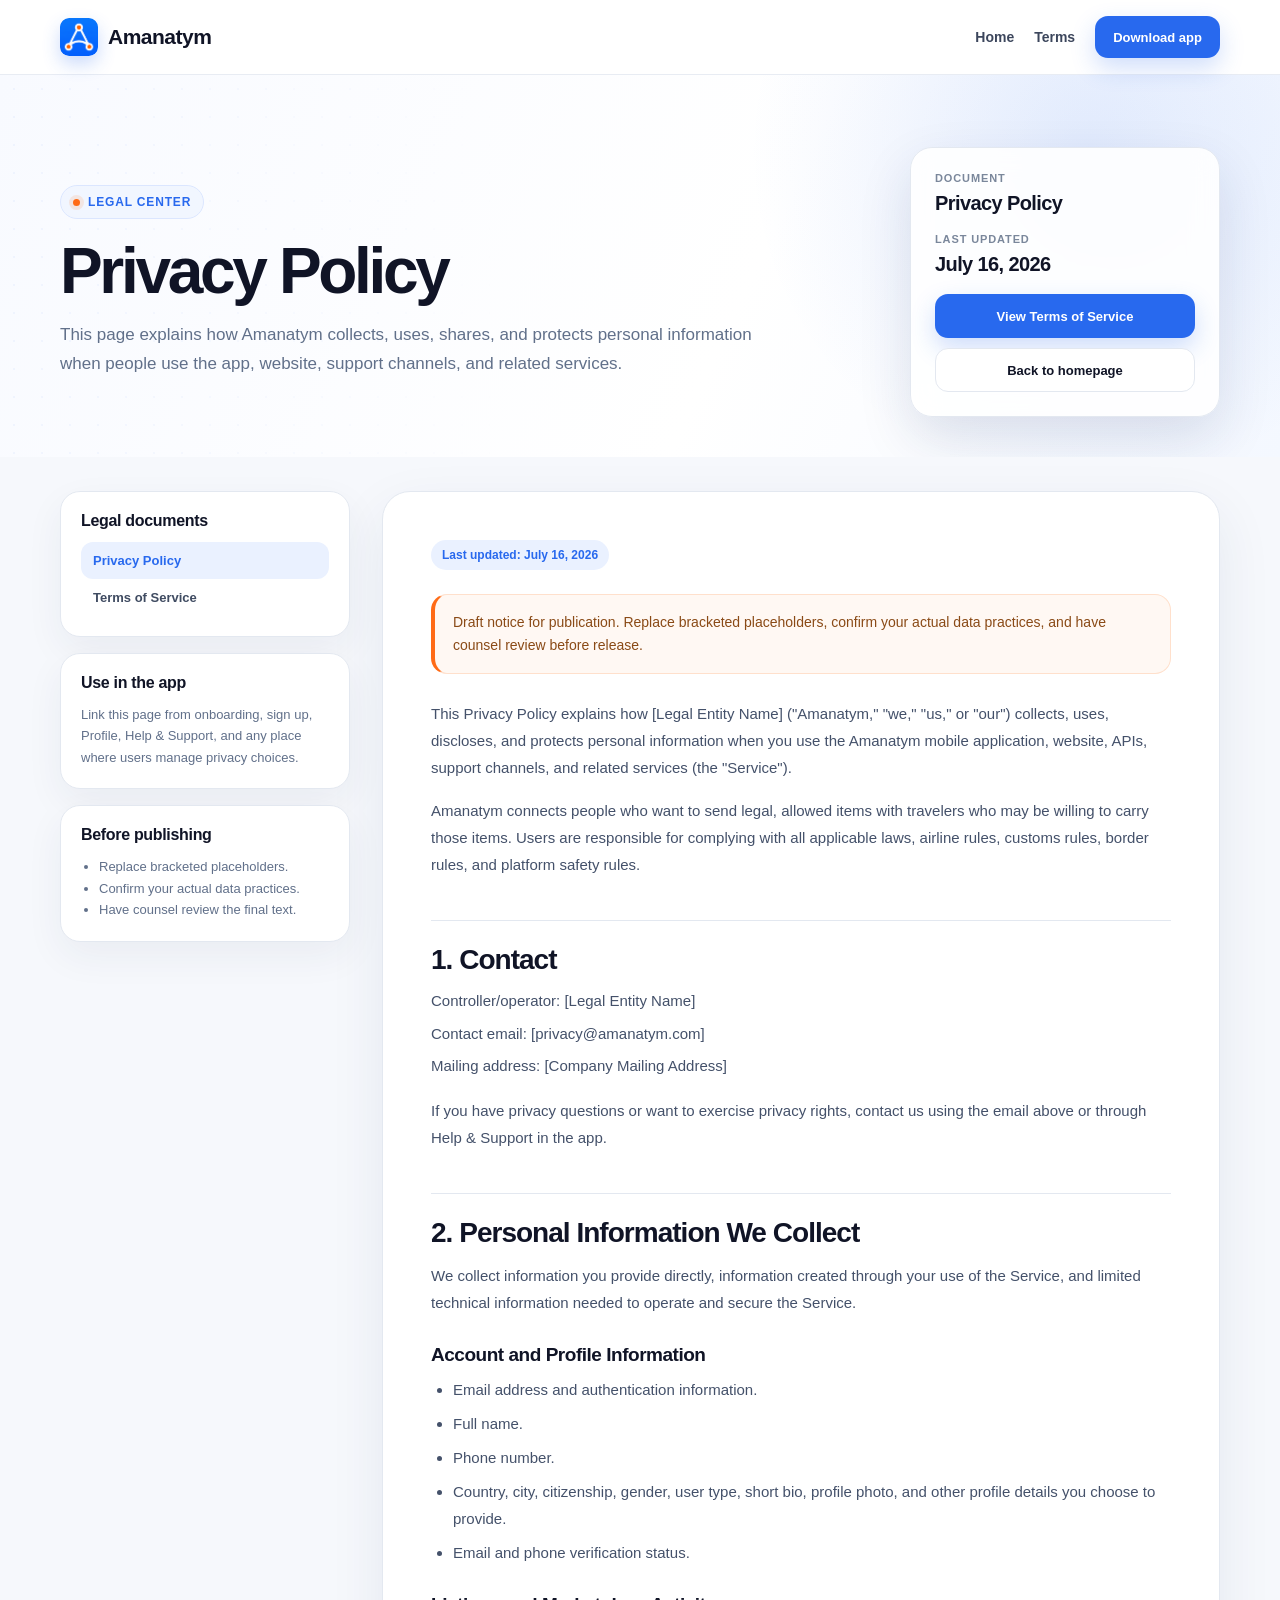
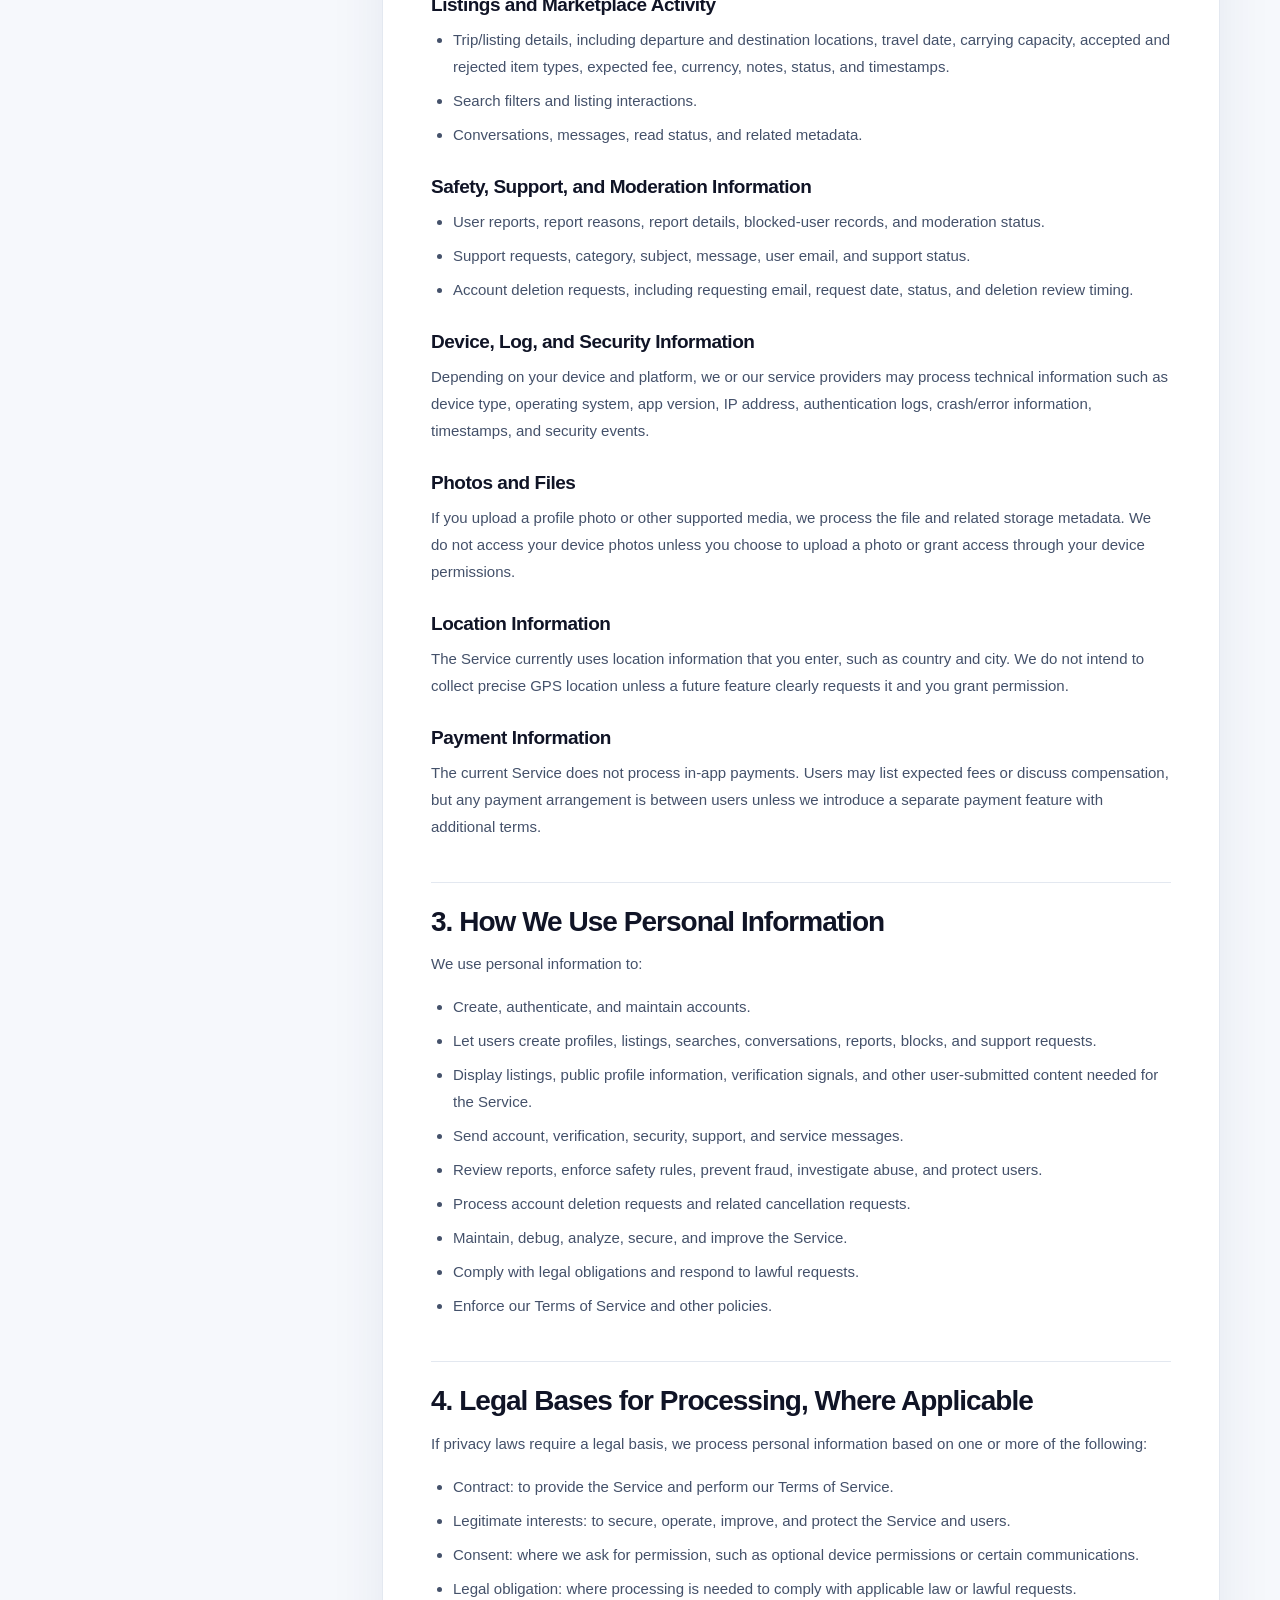
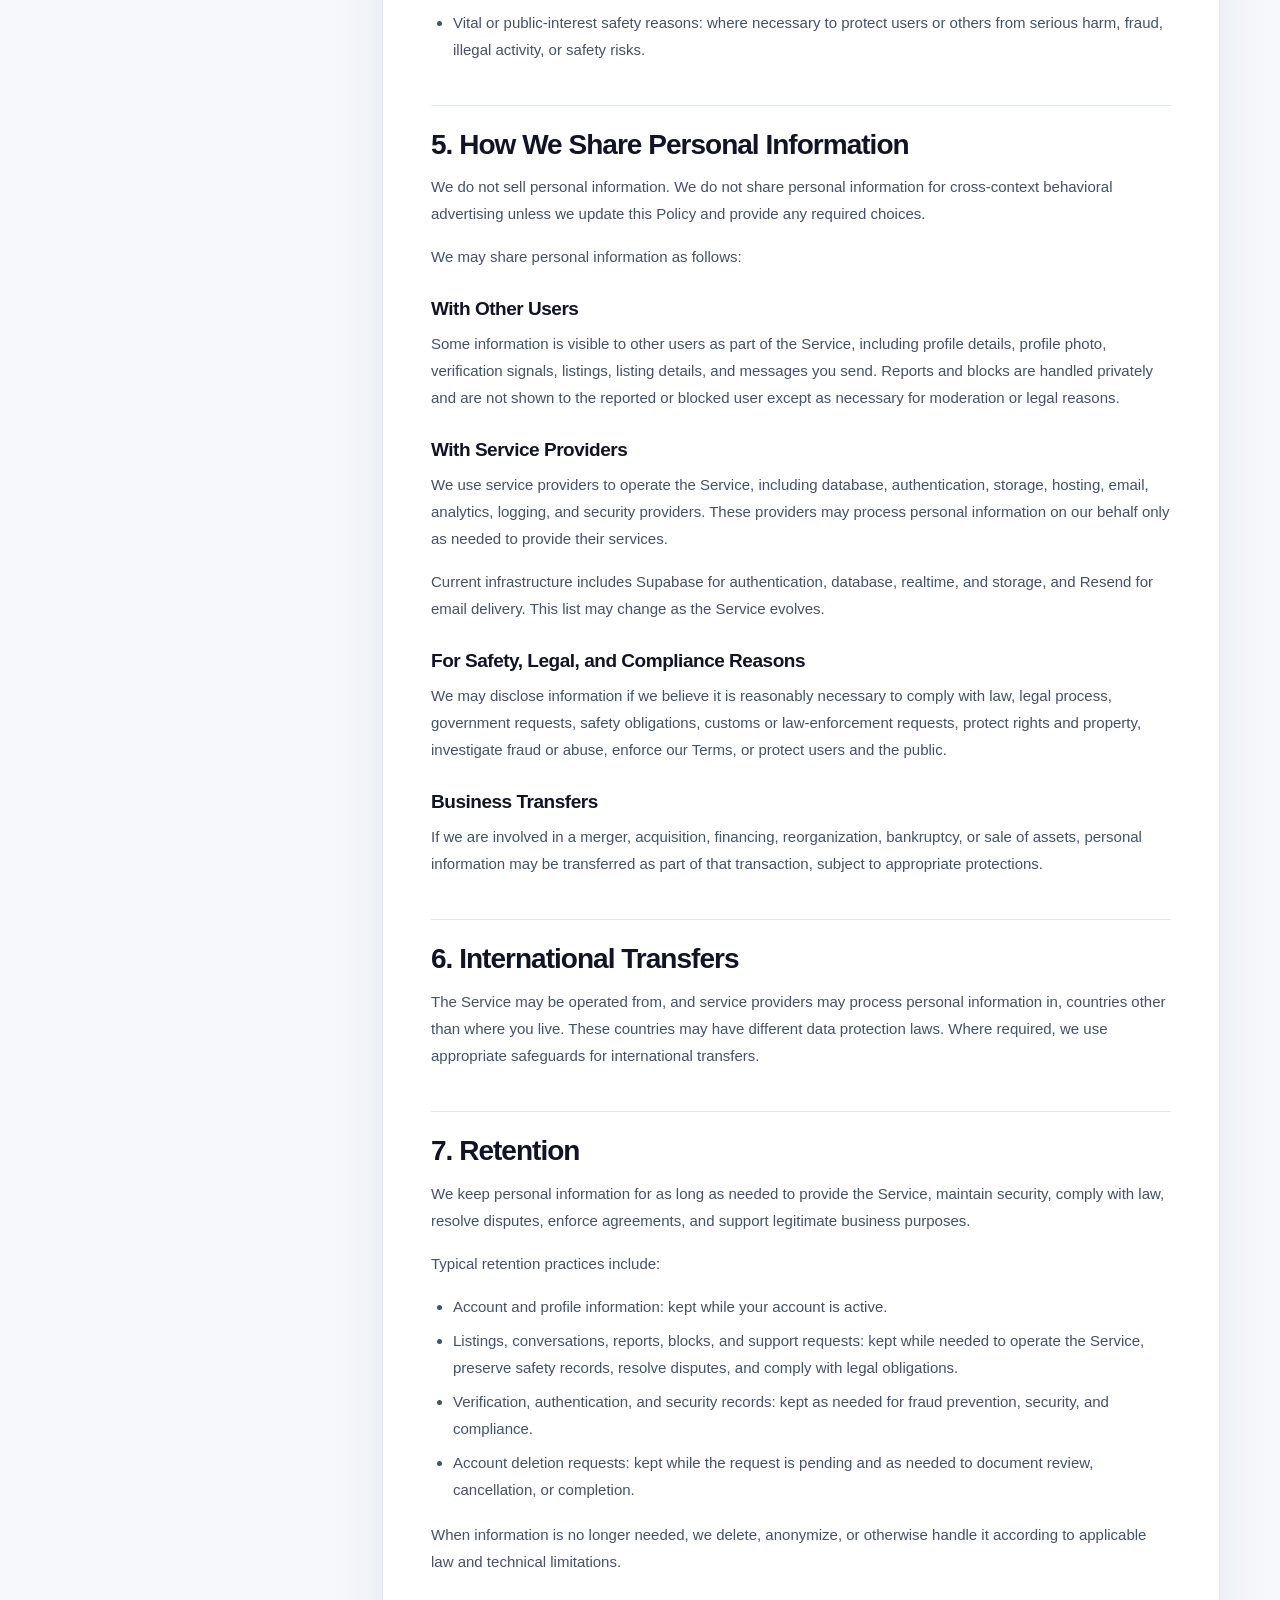
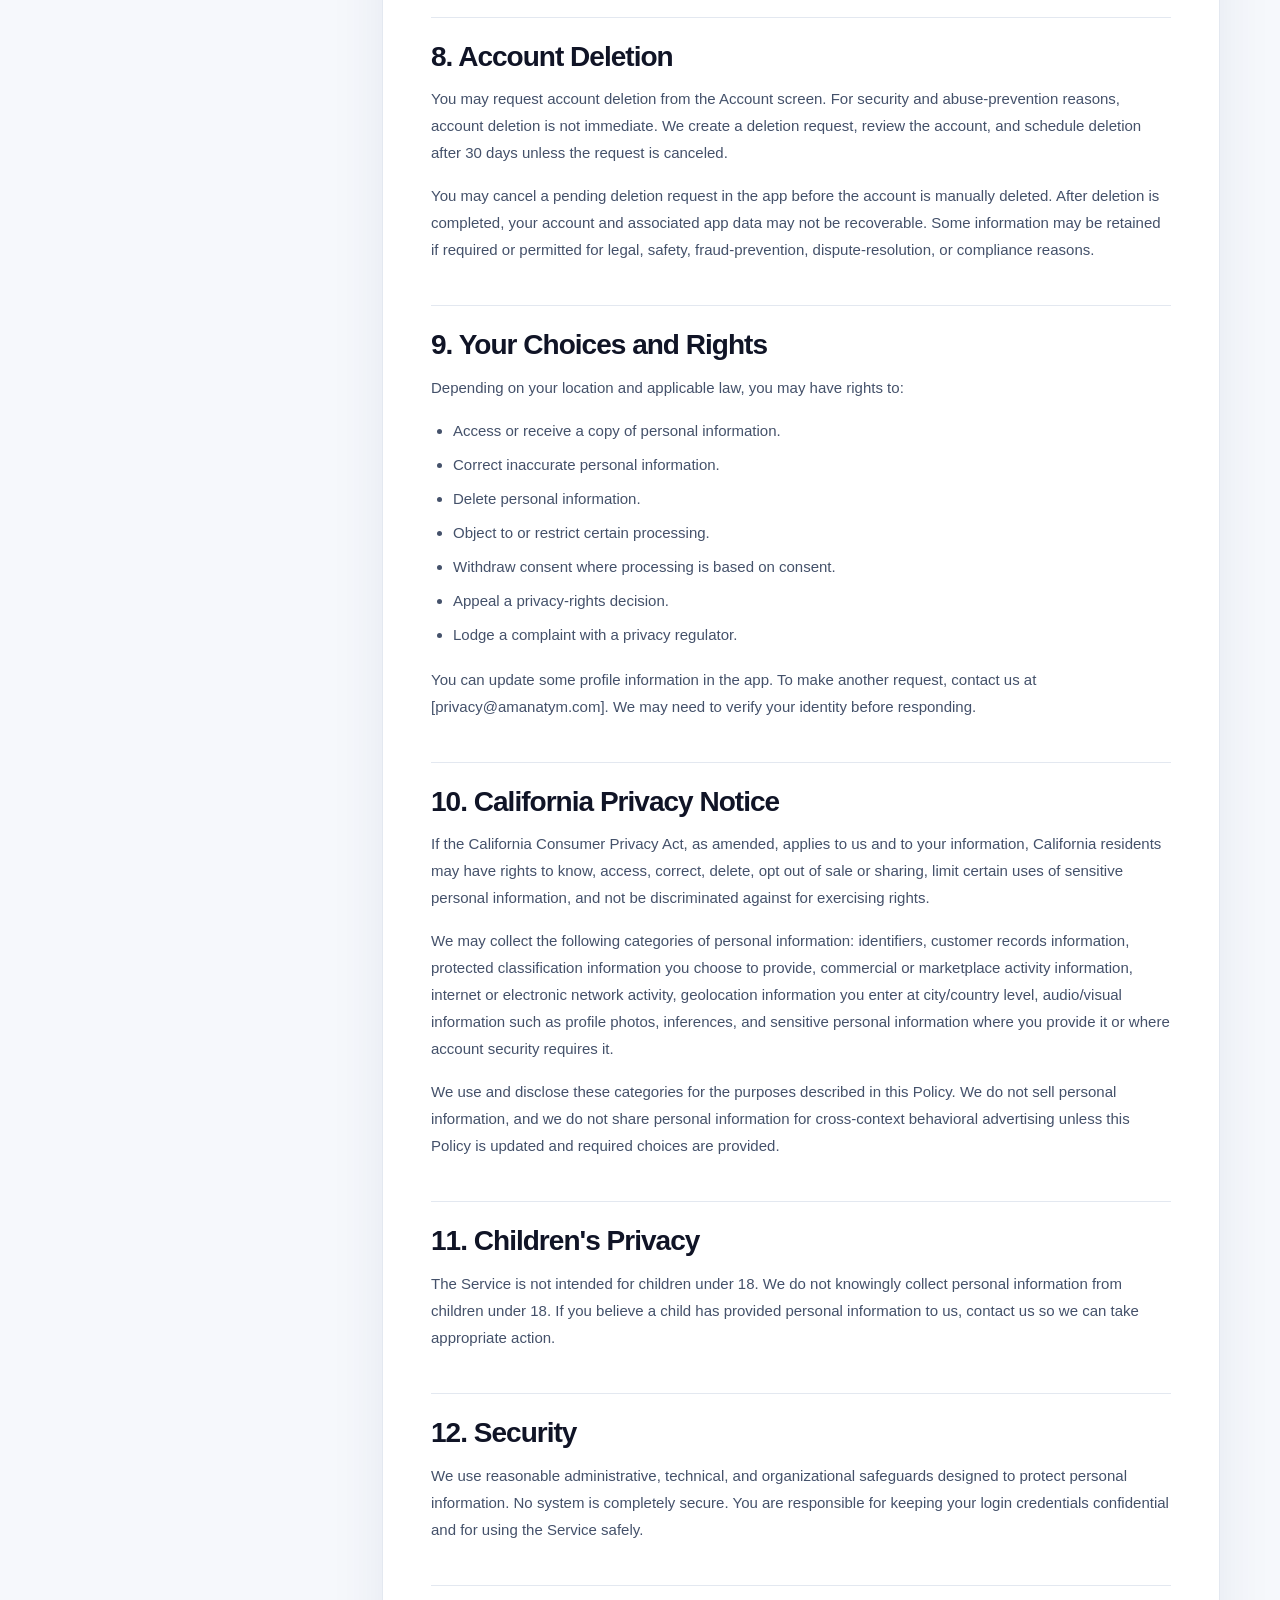
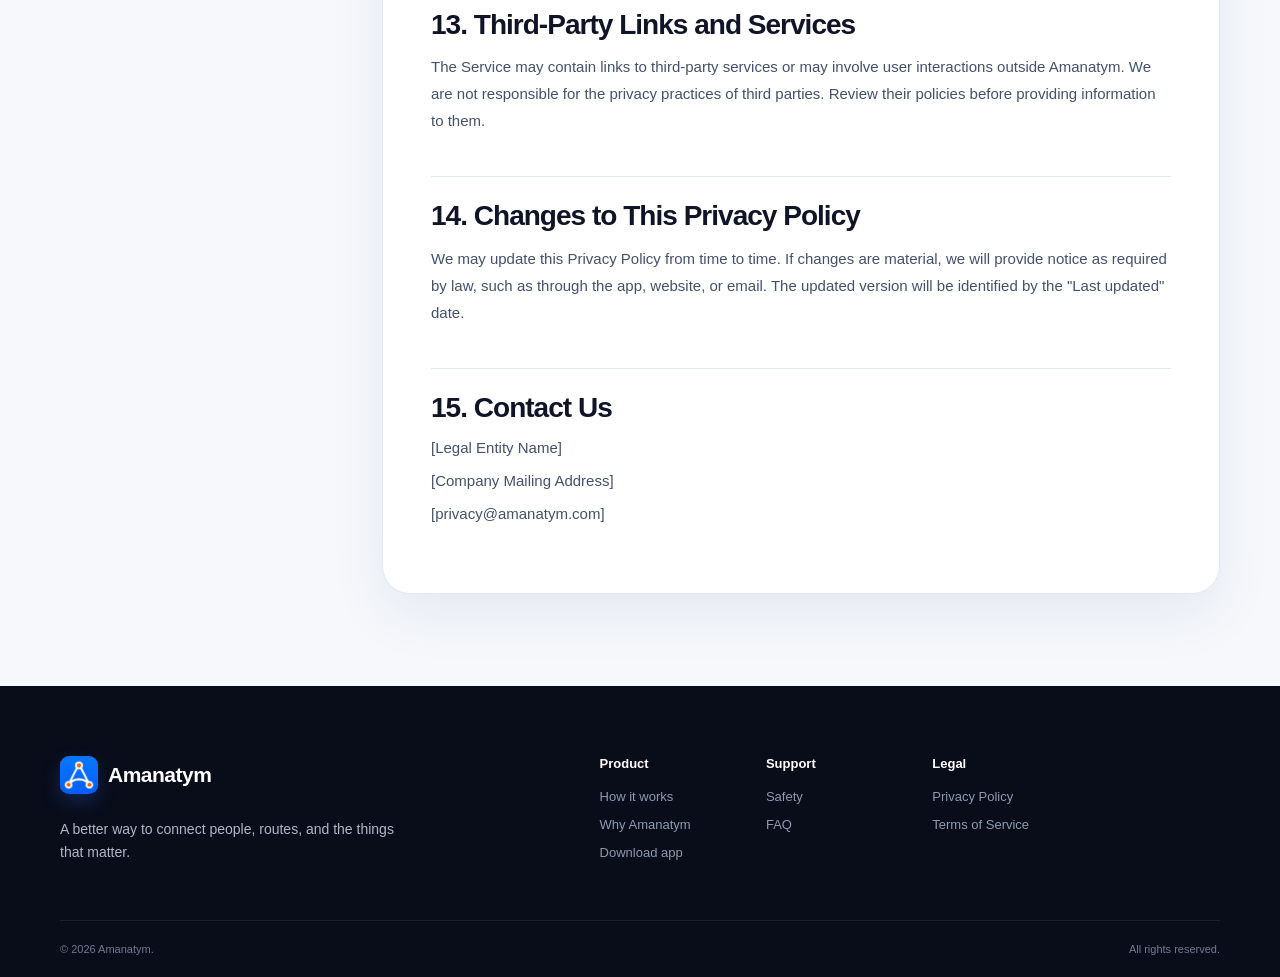
==== privacy-policy.html @ 079fbf73 "privacy-policy and terms-of-services page aadde" ====
<!doctype html>
<html lang="en">
  <head>
    <meta charset="UTF-8" />
    <meta name="viewport" content="width=device-width, initial-scale=1.0" />
    <meta
      name="description"
      content="Read the Amanatym Privacy Policy for the mobile app, website, support channels, and related services."
    />
    <meta name="theme-color" content="#2869ee" />
    <title>Amanatym Privacy Policy</title>
    <link rel="icon" type="image/png" href="icon/tablogo.png" />
    <link rel="apple-touch-icon" href="icon/logo.png" />
    <link rel="stylesheet" href="styles.css" />
  </head>
  <body class="legal-page">
    <header class="site-header">
      <div class="container nav-wrap">
        <a class="brand" href="index.html" aria-label="Amanatym home">
          <img class="brand-logo" src="icon/logo.png" alt="" aria-hidden="true" />
          <span>Amanatym</span>
        </a>

        <nav class="legal-nav" aria-label="Legal navigation">
          <a href="index.html">Home</a>
          <a href="terms-of-service.html">Terms</a>
          <a class="button button-small button-primary" href="index.html#download">Download app</a>
        </nav>
      </div>
    </header>

    <main>
      <section class="legal-hero">
        <div class="container legal-hero-grid">
          <div>
            <span class="legal-badge">Legal center</span>
            <h1>Privacy Policy</h1>
            <p>
              This page explains how Amanatym collects, uses, shares, and protects personal
              information when people use the app, website, support channels, and related services.
            </p>
          </div>
          <aside class="legal-meta-card" aria-label="Document summary">
            <span>Document</span>
            <strong>Privacy Policy</strong>
            <span>Last updated</span>
            <strong>July 16, 2026</strong>
            <div class="legal-actions">
              <a class="button button-primary" href="terms-of-service.html">View Terms of Service</a>
              <a class="button button-ghost" href="index.html">Back to homepage</a>
            </div>
          </aside>
        </div>
      </section>

      <div class="container legal-layout">
        <aside class="legal-sidebar" aria-label="Legal page sidebar">
          <div class="legal-card">
            <h2>Legal documents</h2>
            <a class="active" href="privacy-policy.html">Privacy Policy</a>
            <a href="terms-of-service.html">Terms of Service</a>
          </div>
          <div class="legal-card">
            <h3>Use in the app</h3>
            <p>
              Link this page from onboarding, sign up, Profile, Help &amp; Support, and any place
              where users manage privacy choices.
            </p>
          </div>
          <div class="legal-card">
            <h3>Before publishing</h3>
            <ul>
              <li>Replace bracketed placeholders.</li>
              <li>Confirm your actual data practices.</li>
              <li>Have counsel review the final text.</li>
            </ul>
          </div>
        </aside>

        <article class="legal-document">
          <span class="legal-updated">Last updated: July 16, 2026</span>

          <blockquote>
            <p>
              Draft notice for publication. Replace bracketed placeholders, confirm your actual data
              practices, and have counsel review before release.
            </p>
          </blockquote>

          <p>
            This Privacy Policy explains how [Legal Entity Name] ("Amanatym," "we," "us," or
            "our") collects, uses, discloses, and protects personal information when you use the
            Amanatym mobile application, website, APIs, support channels, and related services (the
            "Service").
          </p>

          <p>
            Amanatym connects people who want to send legal, allowed items with travelers who may be
            willing to carry those items. Users are responsible for complying with all applicable
            laws, airline rules, customs rules, border rules, and platform safety rules.
          </p>

          <h2 id="contact">1. Contact</h2>
          <div class="legal-contact-list">
            <span>Controller/operator: [Legal Entity Name]</span>
            <span>Contact email: [privacy@amanatym.com]</span>
            <span>Mailing address: [Company Mailing Address]</span>
          </div>
          <p>
            If you have privacy questions or want to exercise privacy rights, contact us using the
            email above or through Help &amp; Support in the app.
          </p>

          <h2 id="personal-information">2. Personal Information We Collect</h2>
          <p>
            We collect information you provide directly, information created through your use of the
            Service, and limited technical information needed to operate and secure the Service.
          </p>

          <h3>Account and Profile Information</h3>
          <ul>
            <li>Email address and authentication information.</li>
            <li>Full name.</li>
            <li>Phone number.</li>
            <li>
              Country, city, citizenship, gender, user type, short bio, profile photo, and other
              profile details you choose to provide.
            </li>
            <li>Email and phone verification status.</li>
          </ul>

          <h3>Listings and Marketplace Activity</h3>
          <ul>
            <li>
              Trip/listing details, including departure and destination locations, travel date,
              carrying capacity, accepted and rejected item types, expected fee, currency, notes,
              status, and timestamps.
            </li>
            <li>Search filters and listing interactions.</li>
            <li>Conversations, messages, read status, and related metadata.</li>
          </ul>

          <h3>Safety, Support, and Moderation Information</h3>
          <ul>
            <li>User reports, report reasons, report details, blocked-user records, and moderation status.</li>
            <li>Support requests, category, subject, message, user email, and support status.</li>
            <li>
              Account deletion requests, including requesting email, request date, status, and
              deletion review timing.
            </li>
          </ul>

          <h3>Device, Log, and Security Information</h3>
          <p>
            Depending on your device and platform, we or our service providers may process technical
            information such as device type, operating system, app version, IP address,
            authentication logs, crash/error information, timestamps, and security events.
          </p>

          <h3>Photos and Files</h3>
          <p>
            If you upload a profile photo or other supported media, we process the file and related
            storage metadata. We do not access your device photos unless you choose to upload a photo
            or grant access through your device permissions.
          </p>

          <h3>Location Information</h3>
          <p>
            The Service currently uses location information that you enter, such as country and city.
            We do not intend to collect precise GPS location unless a future feature clearly requests
            it and you grant permission.
          </p>

          <h3>Payment Information</h3>
          <p>
            The current Service does not process in-app payments. Users may list expected fees or
            discuss compensation, but any payment arrangement is between users unless we introduce a
            separate payment feature with additional terms.
          </p>

          <h2 id="use">3. How We Use Personal Information</h2>
          <p>We use personal information to:</p>
          <ul>
            <li>Create, authenticate, and maintain accounts.</li>
            <li>Let users create profiles, listings, searches, conversations, reports, blocks, and support requests.</li>
            <li>
              Display listings, public profile information, verification signals, and other
              user-submitted content needed for the Service.
            </li>
            <li>Send account, verification, security, support, and service messages.</li>
            <li>Review reports, enforce safety rules, prevent fraud, investigate abuse, and protect users.</li>
            <li>Process account deletion requests and related cancellation requests.</li>
            <li>Maintain, debug, analyze, secure, and improve the Service.</li>
            <li>Comply with legal obligations and respond to lawful requests.</li>
            <li>Enforce our Terms of Service and other policies.</li>
          </ul>

          <h2 id="legal-bases">4. Legal Bases for Processing, Where Applicable</h2>
          <p>
            If privacy laws require a legal basis, we process personal information based on one or
            more of the following:
          </p>
          <ul>
            <li>Contract: to provide the Service and perform our Terms of Service.</li>
            <li>Legitimate interests: to secure, operate, improve, and protect the Service and users.</li>
            <li>
              Consent: where we ask for permission, such as optional device permissions or certain
              communications.
            </li>
            <li>Legal obligation: where processing is needed to comply with applicable law or lawful requests.</li>
            <li>
              Vital or public-interest safety reasons: where necessary to protect users or others
              from serious harm, fraud, illegal activity, or safety risks.
            </li>
          </ul>

          <h2 id="sharing">5. How We Share Personal Information</h2>
          <p>
            We do not sell personal information. We do not share personal information for
            cross-context behavioral advertising unless we update this Policy and provide any
            required choices.
          </p>
          <p>We may share personal information as follows:</p>

          <h3>With Other Users</h3>
          <p>
            Some information is visible to other users as part of the Service, including profile
            details, profile photo, verification signals, listings, listing details, and messages you
            send. Reports and blocks are handled privately and are not shown to the reported or
            blocked user except as necessary for moderation or legal reasons.
          </p>

          <h3>With Service Providers</h3>
          <p>
            We use service providers to operate the Service, including database, authentication,
            storage, hosting, email, analytics, logging, and security providers. These providers may
            process personal information on our behalf only as needed to provide their services.
          </p>
          <p>
            Current infrastructure includes Supabase for authentication, database, realtime, and
            storage, and Resend for email delivery. This list may change as the Service evolves.
          </p>

          <h3>For Safety, Legal, and Compliance Reasons</h3>
          <p>
            We may disclose information if we believe it is reasonably necessary to comply with law,
            legal process, government requests, safety obligations, customs or law-enforcement
            requests, protect rights and property, investigate fraud or abuse, enforce our Terms, or
            protect users and the public.
          </p>

          <h3>Business Transfers</h3>
          <p>
            If we are involved in a merger, acquisition, financing, reorganization, bankruptcy, or
            sale of assets, personal information may be transferred as part of that transaction,
            subject to appropriate protections.
          </p>

          <h2 id="international-transfers">6. International Transfers</h2>
          <p>
            The Service may be operated from, and service providers may process personal information
            in, countries other than where you live. These countries may have different data
            protection laws. Where required, we use appropriate safeguards for international
            transfers.
          </p>

          <h2 id="retention">7. Retention</h2>
          <p>
            We keep personal information for as long as needed to provide the Service, maintain
            security, comply with law, resolve disputes, enforce agreements, and support legitimate
            business purposes.
          </p>
          <p>Typical retention practices include:</p>
          <ul>
            <li>Account and profile information: kept while your account is active.</li>
            <li>
              Listings, conversations, reports, blocks, and support requests: kept while needed to
              operate the Service, preserve safety records, resolve disputes, and comply with legal
              obligations.
            </li>
            <li>
              Verification, authentication, and security records: kept as needed for fraud
              prevention, security, and compliance.
            </li>
            <li>
              Account deletion requests: kept while the request is pending and as needed to document
              review, cancellation, or completion.
            </li>
          </ul>
          <p>
            When information is no longer needed, we delete, anonymize, or otherwise handle it
            according to applicable law and technical limitations.
          </p>

          <h2 id="account-deletion">8. Account Deletion</h2>
          <p>
            You may request account deletion from the Account screen. For security and
            abuse-prevention reasons, account deletion is not immediate. We create a deletion
            request, review the account, and schedule deletion after 30 days unless the request is
            canceled.
          </p>
          <p>
            You may cancel a pending deletion request in the app before the account is manually
            deleted. After deletion is completed, your account and associated app data may not be
            recoverable. Some information may be retained if required or permitted for legal, safety,
            fraud-prevention, dispute-resolution, or compliance reasons.
          </p>

          <h2 id="rights">9. Your Choices and Rights</h2>
          <p>Depending on your location and applicable law, you may have rights to:</p>
          <ul>
            <li>Access or receive a copy of personal information.</li>
            <li>Correct inaccurate personal information.</li>
            <li>Delete personal information.</li>
            <li>Object to or restrict certain processing.</li>
            <li>Withdraw consent where processing is based on consent.</li>
            <li>Appeal a privacy-rights decision.</li>
            <li>Lodge a complaint with a privacy regulator.</li>
          </ul>
          <p>
            You can update some profile information in the app. To make another request, contact us
            at [privacy@amanatym.com]. We may need to verify your identity before responding.
          </p>

          <h2 id="california">10. California Privacy Notice</h2>
          <p>
            If the California Consumer Privacy Act, as amended, applies to us and to your
            information, California residents may have rights to know, access, correct, delete, opt
            out of sale or sharing, limit certain uses of sensitive personal information, and not be
            discriminated against for exercising rights.
          </p>
          <p>
            We may collect the following categories of personal information: identifiers, customer
            records information, protected classification information you choose to provide,
            commercial or marketplace activity information, internet or electronic network activity,
            geolocation information you enter at city/country level, audio/visual information such as
            profile photos, inferences, and sensitive personal information where you provide it or
            where account security requires it.
          </p>
          <p>
            We use and disclose these categories for the purposes described in this Policy. We do not
            sell personal information, and we do not share personal information for cross-context
            behavioral advertising unless this Policy is updated and required choices are provided.
          </p>

          <h2 id="children">11. Children's Privacy</h2>
          <p>
            The Service is not intended for children under 18. We do not knowingly collect personal
            information from children under 18. If you believe a child has provided personal
            information to us, contact us so we can take appropriate action.
          </p>

          <h2 id="security">12. Security</h2>
          <p>
            We use reasonable administrative, technical, and organizational safeguards designed to
            protect personal information. No system is completely secure. You are responsible for
            keeping your login credentials confidential and for using the Service safely.
          </p>

          <h2 id="third-party">13. Third-Party Links and Services</h2>
          <p>
            The Service may contain links to third-party services or may involve user interactions
            outside Amanatym. We are not responsible for the privacy practices of third parties.
            Review their policies before providing information to them.
          </p>

          <h2 id="changes">14. Changes to This Privacy Policy</h2>
          <p>
            We may update this Privacy Policy from time to time. If changes are material, we will
            provide notice as required by law, such as through the app, website, or email. The
            updated version will be identified by the "Last updated" date.
          </p>

          <h2 id="contact-us">15. Contact Us</h2>
          <div class="legal-contact-list">
            <span>[Legal Entity Name]</span>
            <span>[Company Mailing Address]</span>
            <span>[privacy@amanatym.com]</span>
          </div>
        </article>
      </div>
    </main>

    <footer>
      <div class="container footer-main">
        <div class="footer-brand">
          <a class="brand brand-light" href="index.html">
            <img class="brand-logo" src="icon/logo.png" alt="" aria-hidden="true" />
            <span>Amanatym</span>
          </a>
          <p>A better way to connect people, routes, and the things that matter.</p>
        </div>
        <div class="footer-links">
          <div>
            <strong>Product</strong>
            <a href="index.html#how">How it works</a>
            <a href="index.html#why">Why Amanatym</a>
            <a href="index.html#download">Download app</a>
          </div>
          <div>
            <strong>Support</strong>
            <a href="index.html#safety">Safety</a>
            <a href="index.html#faq">FAQ</a>
          </div>
          <div>
            <strong>Legal</strong>
            <a href="privacy-policy.html">Privacy Policy</a>
            <a href="terms-of-service.html">Terms of Service</a>
          </div>
        </div>
      </div>
      <div class="container footer-bottom">
        <span>© 2026 Amanatym.</span>
        <span>All rights reserved.</span>
      </div>
    </footer>
  </body>
</html>
---- styles.css ----
:root {
  --blue: #2869ee;
  --blue-dark: #1253d1;
  --blue-soft: #eaf1ff;
  --orange: #ff6b17;
  --orange-dark: #ed5600;
  --ink: #101426;
  --muted: #61708a;
  --line: #e3e8f0;
  --surface: #f6f8fc;
  --white: #ffffff;
  --green: #17a673;
  --radius: 22px;
  --shadow: 0 24px 70px rgba(23, 45, 91, 0.14);
}

* {
  box-sizing: border-box;
}

html {
  scroll-behavior: smooth;
}

body {
  margin: 0;
  color: var(--ink);
  background: var(--white);
  font-family:
    Inter, ui-sans-serif, -apple-system, BlinkMacSystemFont, "Segoe UI", sans-serif;
  -webkit-font-smoothing: antialiased;
}

body.menu-open {
  overflow: hidden;
}

button,
a {
  font: inherit;
}

a {
  color: inherit;
  text-decoration: none;
}

button {
  color: inherit;
}

img {
  display: block;
  max-width: 100%;
}

svg {
  display: block;
}

.container {
  width: min(1160px, calc(100% - 40px));
  margin: 0 auto;
}

.site-header {
  position: sticky;
  z-index: 100;
  top: 0;
  border-bottom: 1px solid rgba(227, 232, 240, 0.8);
  background: rgba(255, 255, 255, 0.88);
  backdrop-filter: blur(18px);
}

.nav-wrap {
  display: flex;
  min-height: 74px;
  align-items: center;
  justify-content: space-between;
  gap: 24px;
}

.brand {
  display: inline-flex;
  align-items: center;
  gap: 10px;
  color: var(--ink);
  font-size: 21px;
  font-weight: 800;
  letter-spacing: -0.5px;
}

.brand-logo {
  width: 38px;
  height: 38px;
  flex: 0 0 auto;
  border-radius: 24%;
  object-fit: cover;
  box-shadow: 0 8px 18px rgba(40, 105, 238, 0.24);
}

.desktop-nav {
  display: flex;
  align-items: center;
  gap: 30px;
  margin-left: auto;
}

.desktop-nav a {
  color: #3c465c;
  font-size: 14px;
  font-weight: 600;
  transition: color 180ms ease;
}

.desktop-nav a:hover {
  color: var(--blue);
}

.nav-actions {
  display: flex;
  align-items: center;
  gap: 12px;
}

.language-picker {
  position: relative;
}

.language-button {
  display: flex;
  min-width: 84px;
  height: 42px;
  cursor: pointer;
  align-items: center;
  justify-content: center;
  gap: 7px;
  border: 1px solid var(--line);
  border-radius: 12px;
  background: var(--white);
  font-size: 13px;
  font-weight: 700;
}

.language-globe svg {
  width: 17px;
  stroke: var(--blue);
  stroke-linecap: round;
  stroke-linejoin: round;
  stroke-width: 1.6;
}

.chevron {
  width: 13px;
  stroke: #68768d;
  stroke-linecap: round;
  stroke-linejoin: round;
  stroke-width: 1.7;
  transition: transform 180ms ease;
}

.language-picker.open .chevron {
  transform: rotate(180deg);
}

.language-menu {
  position: absolute;
  top: calc(100% + 10px);
  right: 0;
  width: 180px;
  padding: 7px;
  transform: translateY(-5px);
  border: 1px solid var(--line);
  border-radius: 14px;
  background: white;
  box-shadow: 0 18px 45px rgba(19, 34, 66, 0.16);
  opacity: 0;
  pointer-events: none;
  transition:
    opacity 160ms ease,
    transform 160ms ease;
}

.language-picker.open .language-menu {
  transform: translateY(0);
  opacity: 1;
  pointer-events: auto;
}

.language-menu button {
  display: flex;
  width: 100%;
  cursor: pointer;
  align-items: center;
  justify-content: space-between;
  padding: 10px 11px;
  border: 0;
  border-radius: 9px;
  background: transparent;
  font-size: 13px;
  text-align: left;
}

.language-menu button:hover,
.language-menu button[aria-selected="true"] {
  color: var(--blue);
  background: var(--blue-soft);
}

.language-menu button span {
  color: #8b97aa;
  font-size: 11px;
  font-weight: 800;
}

.button {
  display: inline-flex;
  align-items: center;
  justify-content: center;
  gap: 9px;
  border: 0;
  border-radius: 13px;
  font-weight: 700;
  transition:
    transform 180ms ease,
    box-shadow 180ms ease,
    background 180ms ease;
}

.button:hover {
  transform: translateY(-2px);
}

.button-small {
  min-height: 42px;
  padding: 0 18px;
  font-size: 13px;
}

.button-large {
  min-height: 54px;
  padding: 0 22px;
  font-size: 15px;
}

.button-large svg {
  width: 20px;
  stroke: currentColor;
  stroke-linecap: round;
  stroke-linejoin: round;
  stroke-width: 1.8;
}

.button-primary {
  color: white;
  background: var(--blue);
  box-shadow: 0 10px 24px rgba(40, 105, 238, 0.22);
}

.button-primary:hover {
  background: var(--blue-dark);
  box-shadow: 0 14px 28px rgba(40, 105, 238, 0.28);
}

.button-ghost {
  color: var(--ink);
  border: 1px solid var(--line);
  background: white;
}

.button-ghost:hover {
  border-color: #cbd5e4;
  box-shadow: 0 10px 25px rgba(20, 35, 66, 0.08);
}

.button-orange {
  min-height: 50px;
  flex: 0 0 auto;
  padding: 0 22px;
  color: white;
  background: var(--orange);
  box-shadow: 0 10px 24px rgba(255, 107, 23, 0.2);
}

.button-orange:hover {
  background: var(--orange-dark);
}

.menu-button,
.mobile-nav {
  display: none;
}

.hero {
  position: relative;
  overflow: hidden;
  padding: 72px 0 92px;
  background:
    linear-gradient(115deg, #f8faff 0%, #fff 54%, #f7faff 100%);
}

.hero::before {
  position: absolute;
  top: 0;
  left: 0;
  width: 100%;
  height: 100%;
  background-image: radial-gradient(rgba(40, 105, 238, 0.1) 1.2px, transparent 1.2px);
  background-size: 28px 28px;
  content: "";
  mask-image: linear-gradient(to right, black, transparent 38%);
  opacity: 0.45;
  pointer-events: none;
}

.hero-orb {
  position: absolute;
  border-radius: 999px;
  filter: blur(1px);
  pointer-events: none;
}

.hero-orb-one {
  top: 70px;
  right: -160px;
  width: 470px;
  height: 470px;
  background: rgba(40, 105, 238, 0.09);
}

.hero-orb-two {
  right: 31%;
  bottom: -160px;
  width: 330px;
  height: 330px;
  background: rgba(255, 107, 23, 0.06);
}

.hero-grid {
  position: relative;
  z-index: 1;
  display: grid;
  align-items: center;
  grid-template-columns: 0.96fr 1.04fr;
  gap: 50px;
}

.hero-copy {
  padding: 34px 0;
}

.eyebrow,
.section-kicker {
  display: inline-flex;
  align-items: center;
  color: var(--blue);
  font-size: 12px;
  font-weight: 800;
  letter-spacing: 0.1em;
  text-transform: uppercase;
}

.eyebrow {
  gap: 8px;
  padding: 9px 12px;
  border: 1px solid #dbe6ff;
  border-radius: 999px;
  background: rgba(239, 244, 255, 0.8);
  letter-spacing: 0.07em;
}

.eyebrow-dot {
  width: 7px;
  height: 7px;
  border-radius: 50%;
  background: var(--orange);
  box-shadow: 0 0 0 4px rgba(255, 107, 23, 0.12);
}

h1,
h2,
h3,
p {
  margin-top: 0;
}

h1 {
  max-width: 620px;
  margin: 22px 0 20px;
  font-size: clamp(48px, 5.2vw, 72px);
  line-height: 1.02;
  letter-spacing: -0.052em;
}

.hero-text {
  max-width: 585px;
  margin-bottom: 28px;
  color: var(--muted);
  font-size: 18px;
  line-height: 1.7;
}

.hero-actions {
  display: flex;
  flex-wrap: wrap;
  gap: 12px;
}

.hero-notes {
  display: flex;
  flex-wrap: wrap;
  gap: 20px;
  margin-top: 24px;
  color: #69758b;
  font-size: 13px;
}

.hero-notes > span {
  display: flex;
  align-items: center;
  gap: 6px;
}

.hero-notes svg {
  width: 18px;
  height: 18px;
  border-radius: 50%;
  background: #eaf9f2;
  stroke: var(--green);
  stroke-linecap: round;
  stroke-linejoin: round;
  stroke-width: 1.8;
}

.phone-stage {
  position: relative;
  min-height: 610px;
}

.phone {
  overflow: hidden;
  border: 1px solid rgba(15, 25, 45, 0.22);
  border-radius: 38px;
  background: #111;
  box-shadow: var(--shadow);
}

.phone img {
  width: 100%;
  height: 100%;
  object-fit: cover;
}

.phone-front,
.phone-back {
  position: absolute;
  left: 50%;
  width: 272px;
  aspect-ratio: 437 / 856;
}

.phone-front {
  z-index: 3;
  top: 24px;
  transform: translateX(-50%);
  box-shadow: 0 34px 80px rgba(25, 48, 90, 0.24);
}

.phone-back {
  z-index: 1;
  top: 76px;
  width: 225px;
  opacity: 0.72;
  filter: saturate(0.85);
}

.phone-left {
  transform: translateX(-145%) rotate(-8deg);
}

.phone-right {
  transform: translateX(45%) rotate(8deg);
}

.route-card,
.floating-card,
.conversation-bubble {
  position: absolute;
  z-index: 5;
  display: flex;
  align-items: center;
  border: 1px solid rgba(227, 232, 240, 0.9);
  background: rgba(255, 255, 255, 0.94);
  box-shadow: 0 18px 42px rgba(27, 45, 81, 0.14);
  backdrop-filter: blur(12px);
}

.route-card {
  top: 20px;
  right: 0;
  width: 310px;
  gap: 12px;
  padding: 14px;
  border-radius: 18px;
}

.route-icon {
  display: grid;
  width: 36px;
  height: 36px;
  flex: 0 0 auto;
  place-items: center;
  border-radius: 11px;
}

.route-icon-orange {
  color: var(--orange);
  background: #fff0e8;
}

.route-icon svg {
  width: 20px;
  stroke: currentColor;
  stroke-linecap: round;
  stroke-linejoin: round;
  stroke-width: 1.7;
}

.route-card div:not(.route-icon) {
  min-width: 65px;
}

.route-card span,
.floating-card span {
  display: block;
  margin-bottom: 3px;
  color: #8591a4;
  font-size: 10px;
}

.route-card strong,
.floating-card strong {
  display: block;
  font-size: 12px;
}

.route-arrow {
  width: 22px;
  margin-left: auto;
  stroke: var(--blue);
  stroke-linecap: round;
  stroke-linejoin: round;
  stroke-width: 1.6;
}

.floating-card {
  border-radius: 15px;
}

.floating-fee {
  top: 225px;
  left: 10px;
  display: block;
  padding: 12px 16px;
}

.floating-fee strong {
  color: var(--blue);
  font-size: 15px;
}

.floating-chat {
  right: 2px;
  bottom: 38px;
  gap: 10px;
  padding: 11px 13px;
}

.chat-avatar {
  display: grid !important;
  width: 32px;
  height: 32px;
  margin: 0 !important;
  place-items: center;
  border-radius: 50%;
  color: white !important;
  background: var(--blue);
  font-weight: 800;
}

.floating-chat div span {
  margin: 3px 0 0;
}

.online-dot {
  width: 7px;
  height: 7px;
  margin: 0 0 auto !important;
  border-radius: 50%;
  background: #20bf7d;
}

.trust-strip {
  position: relative;
  z-index: 4;
  border-top: 1px solid var(--line);
  border-bottom: 1px solid var(--line);
  background: white;
}

.trust-grid {
  display: grid;
  grid-template-columns: repeat(4, 1fr);
}

.trust-grid > div {
  position: relative;
  padding: 24px 26px;
}

.trust-grid > div + div::before {
  position: absolute;
  top: 22px;
  bottom: 22px;
  left: 0;
  width: 1px;
  background: var(--line);
  content: "";
}

.trust-grid strong,
.trust-grid span {
  display: block;
}

.trust-grid strong {
  margin-bottom: 5px;
  color: var(--ink);
  font-size: 14px;
}

.trust-grid span {
  color: var(--muted);
  font-size: 12px;
  line-height: 1.45;
}

.section {
  padding: 112px 0;
}

.section-heading {
  max-width: 700px;
  margin-bottom: 56px;
}

.section-heading.centered {
  margin-right: auto;
  margin-left: auto;
  text-align: center;
}

.section h2 {
  margin: 14px 0 16px;
  font-size: clamp(36px, 4vw, 52px);
  line-height: 1.1;
  letter-spacing: -0.042em;
}

.section-heading p,
.section-intro,
.faq-heading p {
  margin-bottom: 0;
  color: var(--muted);
  font-size: 17px;
  line-height: 1.7;
}

.how-section {
  background: white;
}

.steps {
  display: grid;
  align-items: center;
  grid-template-columns: 1fr 100px 1fr 100px 1fr;
}

.step-card {
  position: relative;
  min-height: 305px;
  padding: 30px;
  overflow: hidden;
  border: 1px solid var(--line);
  border-radius: var(--radius);
  background: white;
  box-shadow: 0 16px 45px rgba(28, 47, 83, 0.07);
}

.step-number {
  position: absolute;
  top: 14px;
  right: 20px;
  color: #edf1f7;
  font-size: 46px;
  font-weight: 900;
  letter-spacing: -0.06em;
}

.step-icon {
  display: grid;
  width: 54px;
  height: 54px;
  margin-bottom: 56px;
  place-items: center;
  border-radius: 17px;
}

.step-icon svg {
  width: 28px;
  stroke: currentColor;
  stroke-linecap: round;
  stroke-linejoin: round;
  stroke-width: 1.6;
}

.step-icon-blue {
  color: var(--blue);
  background: var(--blue-soft);
}

.step-icon-orange {
  color: var(--orange);
  background: #fff0e8;
}

.step-icon-green {
  color: var(--green);
  background: #e9f8f2;
}

.step-card h3 {
  margin-bottom: 10px;
  font-size: 19px;
  letter-spacing: -0.02em;
}

.step-card p {
  margin-bottom: 0;
  color: var(--muted);
  font-size: 14px;
  line-height: 1.65;
}

.step-connector svg {
  width: 100%;
  stroke: #b7c8ef;
  stroke-dasharray: 4 5;
  stroke-linecap: round;
  stroke-linejoin: round;
  stroke-width: 1.5;
}

.traveler-callout {
  display: flex;
  align-items: center;
  justify-content: space-between;
  gap: 30px;
  margin-top: 45px;
  padding: 30px 34px;
  border: 1px solid #ffe0cc;
  border-radius: var(--radius);
  background:
    radial-gradient(circle at 90% 20%, rgba(255, 107, 23, 0.08), transparent 28%),
    #fff9f5;
}

.callout-label {
  display: inline-block;
  margin-bottom: 7px;
  color: var(--orange);
  font-size: 11px;
  font-weight: 800;
  letter-spacing: 0.09em;
  text-transform: uppercase;
}

.traveler-callout h3 {
  margin-bottom: 7px;
  font-size: 23px;
  letter-spacing: -0.03em;
}

.traveler-callout p {
  margin-bottom: 0;
  color: var(--muted);
  font-size: 14px;
  line-height: 1.55;
}

.product-section {
  overflow: hidden;
  background: var(--surface);
}

.product-grid {
  display: grid;
  align-items: center;
  grid-template-columns: 0.95fr 1.05fr;
  gap: 105px;
}

.product-visual {
  position: relative;
  min-height: 630px;
}

.visual-blob {
  position: absolute;
  top: 50%;
  left: 50%;
  width: 510px;
  height: 510px;
  transform: translate(-50%, -50%);
  border-radius: 42% 58% 63% 37% / 46% 42% 58% 54%;
  background: linear-gradient(145deg, #dfeaff, #edf3ff);
}

.showcase-phone {
  position: absolute;
  z-index: 2;
  top: 13px;
  left: 50%;
  width: 298px;
  aspect-ratio: 453 / 859;
  transform: translateX(-50%);
}

.conversation-bubble {
  min-width: 245px;
  gap: 11px;
  padding: 13px;
  border-radius: 16px;
}

.conversation-bubble strong,
.conversation-bubble span {
  display: block;
}

.conversation-bubble strong {
  margin-bottom: 4px;
  font-size: 12px;
}

.conversation-bubble div span {
  color: var(--muted);
  font-size: 10px;
}

.bubble-one {
  z-index: 3;
  top: 105px;
  left: -25px;
}

.bubble-two {
  z-index: 3;
  right: -20px;
  bottom: 105px;
  min-width: 205px;
}

.mini-avatar,
.mini-check {
  display: grid !important;
  width: 36px;
  height: 36px;
  flex: 0 0 auto;
  place-items: center;
  border-radius: 50%;
}

.mini-avatar {
  color: white;
  background: var(--blue);
  font-size: 13px;
  font-weight: 800;
}

.mini-check {
  background: #e9f8f2;
}

.mini-check svg {
  width: 22px;
  stroke: var(--green);
  stroke-linecap: round;
  stroke-linejoin: round;
  stroke-width: 1.8;
}

.product-copy {
  max-width: 520px;
}

.product-copy h2 {
  max-width: 500px;
}

.feature-list {
  display: grid;
  gap: 25px;
  margin-top: 38px;
}

.feature {
  display: grid;
  grid-template-columns: 50px 1fr;
  gap: 16px;
}

.feature-icon {
  display: grid;
  width: 50px;
  height: 50px;
  place-items: center;
  border: 1px solid #d9e4fb;
  border-radius: 15px;
  color: var(--blue);
  background: white;
  box-shadow: 0 8px 20px rgba(24, 47, 88, 0.06);
}

.feature-icon svg {
  width: 25px;
  stroke: currentColor;
  stroke-linecap: round;
  stroke-linejoin: round;
  stroke-width: 1.55;
}

.feature h3 {
  margin-bottom: 6px;
  font-size: 17px;
}

.feature p {
  margin-bottom: 0;
  color: var(--muted);
  font-size: 14px;
  line-height: 1.6;
}

.capacity-section {
  background: white;
}

.capacity-grid {
  display: grid;
  align-items: stretch;
  grid-template-columns: repeat(3, 1fr);
  gap: 20px;
}

.capacity-card {
  position: relative;
  padding: 34px;
  border: 1px solid var(--line);
  border-radius: var(--radius);
  background: white;
  text-align: center;
  transition:
    transform 180ms ease,
    box-shadow 180ms ease;
}

.capacity-card:hover {
  transform: translateY(-5px);
  box-shadow: 0 22px 50px rgba(27, 45, 81, 0.1);
}

.capacity-card-featured {
  border-color: #cfdcff;
  background: linear-gradient(180deg, #f6f9ff, white);
  box-shadow: 0 20px 48px rgba(40, 105, 238, 0.09);
}

.popular-tag {
  position: absolute;
  top: 18px;
  right: 18px;
  padding: 6px 9px;
  border-radius: 999px;
  color: var(--blue);
  background: var(--blue-soft);
  font-size: 9px;
  font-weight: 800;
  letter-spacing: 0.08em;
  text-transform: uppercase;
}

.capacity-art {
  display: grid;
  width: 130px;
  height: 130px;
  margin: 0 auto 24px;
  place-items: center;
  border-radius: 38px;
  color: var(--blue);
  background: #eef4ff;
}

.document-art {
  color: var(--orange);
  background: #fff2ea;
}

.capacity-art svg {
  width: 86px;
  stroke: currentColor;
  stroke-linecap: round;
  stroke-linejoin: round;
  stroke-width: 2;
}

.capacity-card h3 {
  margin-bottom: 8px;
  font-size: 19px;
}

.capacity-card p {
  margin-bottom: 0;
  color: var(--muted);
  font-size: 14px;
  line-height: 1.55;
}

.safety-section {
  padding-top: 40px;
}

.safety-card {
  position: relative;
  display: grid;
  min-height: 500px;
  overflow: hidden;
  align-items: center;
  grid-template-columns: 1.1fr 0.9fr;
  border-radius: 34px;
  color: white;
  background:
    radial-gradient(circle at 88% 10%, rgba(255, 255, 255, 0.13), transparent 26%),
    linear-gradient(130deg, #1759d5, #2869ee 65%, #3c79f3);
  box-shadow: 0 28px 70px rgba(40, 105, 238, 0.22);
}

.safety-copy {
  z-index: 2;
  padding: 65px 20px 65px 70px;
}

.section-kicker-light {
  color: #cfe0ff;
}

.safety-copy h2 {
  max-width: 600px;
  color: white;
}

.safety-copy > p {
  max-width: 590px;
  margin-bottom: 28px;
  color: #dce8ff;
  font-size: 16px;
  line-height: 1.7;
}

.safety-points {
  display: grid;
  gap: 12px;
}

.safety-points > span {
  display: flex;
  align-items: center;
  gap: 9px;
  color: #f6f9ff;
  font-size: 14px;
}

.safety-points svg {
  width: 20px;
  height: 20px;
  flex: 0 0 auto;
  border-radius: 50%;
  background: rgba(255, 255, 255, 0.16);
  stroke: white;
  stroke-linecap: round;
  stroke-linejoin: round;
  stroke-width: 1.7;
}

.safety-visual {
  position: relative;
  display: grid;
  height: 100%;
  place-items: center;
}

.shield {
  position: relative;
  z-index: 2;
  display: grid;
  width: 230px;
  height: 260px;
  place-items: center;
  border: 1px solid rgba(255, 255, 255, 0.24);
  border-radius: 45%;
  background: rgba(255, 255, 255, 0.12);
  box-shadow: inset 0 0 70px rgba(255, 255, 255, 0.08);
  backdrop-filter: blur(10px);
}

.shield svg {
  width: 130px;
  stroke: white;
  stroke-linecap: round;
  stroke-linejoin: round;
  stroke-width: 5;
}

.shield svg path:first-child {
  fill: rgba(255, 255, 255, 0.13);
}

.safety-ring {
  position: absolute;
  border: 1px solid rgba(255, 255, 255, 0.14);
  border-radius: 50%;
}

.ring-one {
  width: 360px;
  height: 360px;
}

.ring-two {
  width: 470px;
  height: 470px;
}

.faq-section {
  background: white;
}

.faq-grid {
  display: grid;
  align-items: start;
  grid-template-columns: 0.75fr 1.25fr;
  gap: 90px;
}

.faq-heading {
  position: sticky;
  top: 120px;
}

.faq-heading h2 {
  max-width: 430px;
}

.accordion {
  border-top: 1px solid var(--line);
}

.faq-item {
  border-bottom: 1px solid var(--line);
}

.faq-item button {
  display: flex;
  width: 100%;
  cursor: pointer;
  align-items: center;
  justify-content: space-between;
  gap: 20px;
  padding: 24px 0;
  border: 0;
  background: transparent;
  font-size: 17px;
  font-weight: 700;
  text-align: left;
}

.faq-plus {
  position: relative;
  width: 28px;
  height: 28px;
  flex: 0 0 auto;
  border-radius: 50%;
  background: var(--blue-soft);
}

.faq-plus::before,
.faq-plus::after {
  position: absolute;
  top: 50%;
  left: 50%;
  width: 11px;
  height: 1.5px;
  transform: translate(-50%, -50%);
  border-radius: 2px;
  background: var(--blue);
  content: "";
  transition: transform 180ms ease;
}

.faq-plus::after {
  transform: translate(-50%, -50%) rotate(90deg);
}

.faq-item.open .faq-plus::after {
  transform: translate(-50%, -50%) rotate(0);
}

.faq-answer {
  display: grid;
  overflow: hidden;
  grid-template-rows: 0fr;
  transition: grid-template-rows 250ms ease;
}

.faq-answer p {
  min-height: 0;
  margin: 0;
  color: var(--muted);
  font-size: 14px;
  line-height: 1.7;
}

.faq-item.open .faq-answer {
  grid-template-rows: 1fr;
}

.faq-item.open .faq-answer p {
  padding: 0 50px 24px 0;
}

.download-section {
  position: relative;
  overflow: hidden;
  min-height: 620px;
  background: #0e1428;
}

.download-section::before {
  position: absolute;
  right: -180px;
  bottom: -310px;
  width: 700px;
  height: 700px;
  border-radius: 50%;
  background: radial-gradient(circle, rgba(40, 105, 238, 0.38), transparent 68%);
  content: "";
}

.download-dots {
  position: absolute;
  top: 0;
  left: 0;
  width: 55%;
  height: 100%;
  background-image: radial-gradient(rgba(255, 255, 255, 0.12) 1px, transparent 1px);
  background-size: 25px 25px;
  mask-image: linear-gradient(to right, black, transparent);
}

.download-grid {
  position: relative;
  z-index: 2;
  display: grid;
  min-height: 620px;
  align-items: center;
  grid-template-columns: 1fr 0.8fr;
  gap: 70px;
}

.download-copy {
  padding: 85px 0;
}

.download-pill {
  display: inline-flex;
  padding: 8px 11px;
  border: 1px solid rgba(255, 255, 255, 0.12);
  border-radius: 999px;
  color: #c7d8ff;
  background: rgba(255, 255, 255, 0.06);
  font-size: 11px;
  font-weight: 700;
  letter-spacing: 0.04em;
}

.download-copy h2 {
  max-width: 640px;
  margin: 19px 0 16px;
  color: white;
  font-size: clamp(42px, 5vw, 64px);
  line-height: 1.05;
  letter-spacing: -0.05em;
}

.download-copy > p {
  max-width: 590px;
  margin-bottom: 30px;
  color: #aebad0;
  font-size: 17px;
  line-height: 1.7;
}

.store-buttons {
  display: flex;
  flex-wrap: wrap;
  gap: 12px;
}

.store-button {
  display: flex;
  min-width: 180px;
  height: 58px;
  align-items: center;
  justify-content: center;
  gap: 11px;
  border: 1px solid rgba(255, 255, 255, 0.17);
  border-radius: 13px;
  color: white;
  background: rgba(255, 255, 255, 0.08);
  transition:
    transform 180ms ease,
    background 180ms ease;
}

.store-button:hover {
  transform: translateY(-3px);
  background: rgba(255, 255, 255, 0.13);
}

.apple-logo {
  width: 25px;
  height: 29px;
  fill: white;
}

.play-logo {
  width: 27px;
  height: 30px;
}

.store-button span {
  display: flex;
  flex-direction: column;
}

.store-button small {
  margin-bottom: 1px;
  color: #c4cce0;
  font-size: 9px;
  line-height: 1;
}

.store-button strong {
  font-size: 18px;
  font-weight: 650;
  line-height: 1.2;
}

.availability {
  display: block;
  margin-top: 16px;
  color: #77849e;
  font-size: 11px;
}

.download-visual {
  position: relative;
  align-self: end;
  min-height: 570px;
}

.download-phone {
  position: absolute;
  z-index: 3;
  bottom: -70px;
  left: 50%;
  width: 310px;
  aspect-ratio: 440 / 857;
  transform: translateX(-50%) rotate(4deg);
  box-shadow: 0 35px 90px rgba(0, 0, 0, 0.4);
}

.download-route {
  position: absolute;
  z-index: 2;
  top: 75px;
  right: -20px;
  width: 410px;
  height: 175px;
}

.route-pin {
  position: absolute;
  width: 18px;
  height: 18px;
  border: 4px solid white;
  border-radius: 50%;
  background: var(--orange);
  box-shadow: 0 0 0 7px rgba(255, 107, 23, 0.2);
}

.route-pin-one {
  bottom: 8px;
  left: 10px;
}

.route-pin-two {
  top: 0;
  right: 5px;
}

.route-line {
  position: absolute;
  top: 77px;
  left: 28px;
  width: 355px;
  height: 90px;
  border-top: 2px dashed rgba(255, 255, 255, 0.4);
  border-radius: 50%;
  transform: rotate(-14deg);
}

.route-plane {
  position: absolute;
  top: 49px;
  left: 200px;
  transform: rotate(45deg);
}

.route-plane svg {
  width: 32px;
  fill: white;
}

.legal-page {
  background: var(--surface);
}

.legal-page .site-header {
  background: rgba(255, 255, 255, 0.92);
}

.legal-page .nav-wrap {
  flex-wrap: wrap;
}

.legal-nav {
  display: flex;
  align-items: center;
  justify-content: flex-end;
  flex-wrap: wrap;
  gap: 10px 20px;
  margin-left: auto;
}

.legal-nav a:not(.button) {
  color: #3c465c;
  font-size: 14px;
  font-weight: 650;
}

.legal-nav a:not(.button):hover {
  color: var(--blue);
}

.legal-hero {
  position: relative;
  overflow: hidden;
  padding: 72px 0 40px;
  background:
    radial-gradient(circle at 85% 20%, rgba(40, 105, 238, 0.12), transparent 30%),
    linear-gradient(115deg, #f8faff 0%, #ffffff 58%, #f4f8ff 100%);
}

.legal-hero::before {
  position: absolute;
  inset: 0;
  background-image: radial-gradient(rgba(40, 105, 238, 0.11) 1.2px, transparent 1.2px);
  background-size: 28px 28px;
  content: "";
  mask-image: linear-gradient(to right, black, transparent 42%);
  opacity: 0.45;
  pointer-events: none;
}

.legal-hero-grid {
  position: relative;
  z-index: 1;
  display: grid;
  align-items: center;
  grid-template-columns: minmax(0, 1fr) 310px;
  gap: 48px;
}

.legal-badge {
  display: inline-flex;
  align-items: center;
  gap: 8px;
  padding: 9px 12px;
  border: 1px solid #dbe6ff;
  border-radius: 999px;
  color: var(--blue);
  background: rgba(239, 244, 255, 0.82);
  font-size: 12px;
  font-weight: 800;
  letter-spacing: 0.07em;
  text-transform: uppercase;
}

.legal-badge::before {
  width: 7px;
  height: 7px;
  border-radius: 50%;
  background: var(--orange);
  box-shadow: 0 0 0 4px rgba(255, 107, 23, 0.12);
  content: "";
}

.legal-hero h1 {
  max-width: 790px;
  margin: 20px 0 16px;
  font-size: clamp(42px, 5vw, 68px);
  line-height: 1.03;
  letter-spacing: -0.052em;
}

.legal-hero p {
  max-width: 720px;
  margin-bottom: 0;
  color: var(--muted);
  font-size: 17px;
  line-height: 1.7;
}

.legal-meta-card {
  padding: 24px;
  border: 1px solid var(--line);
  border-radius: var(--radius);
  background: rgba(255, 255, 255, 0.88);
  box-shadow: 0 22px 54px rgba(23, 45, 91, 0.12);
  backdrop-filter: blur(14px);
}

.legal-meta-card span {
  display: block;
  color: #7a879b;
  font-size: 11px;
  font-weight: 800;
  letter-spacing: 0.08em;
  text-transform: uppercase;
}

.legal-meta-card strong {
  display: block;
  margin: 8px 0 18px;
  color: var(--ink);
  font-size: 20px;
  letter-spacing: -0.03em;
}

.legal-actions {
  display: grid;
  gap: 10px;
}

.legal-actions .button {
  min-height: 44px;
  padding: 0 15px;
  font-size: 13px;
}

.legal-layout {
  display: grid;
  align-items: start;
  grid-template-columns: 290px minmax(0, 1fr);
  gap: 32px;
  padding: 34px 0 92px;
}

.legal-sidebar {
  position: sticky;
  top: 108px;
  display: grid;
  gap: 16px;
}

.legal-card {
  padding: 20px;
  border: 1px solid var(--line);
  border-radius: 20px;
  background: white;
  box-shadow: 0 14px 38px rgba(28, 47, 83, 0.06);
}

.legal-card h2,
.legal-card h3 {
  margin: 0 0 12px;
  font-size: 16px;
  letter-spacing: -0.02em;
}

.legal-card p,
.legal-card li {
  color: var(--muted);
  font-size: 13px;
  line-height: 1.65;
}

.legal-card p:last-child,
.legal-card ul:last-child {
  margin-bottom: 0;
}

.legal-card ul {
  margin: 0;
  padding-left: 18px;
}

.legal-card a {
  display: block;
  padding: 11px 12px;
  border-radius: 12px;
  color: #3f4b61;
  font-size: 13px;
  font-weight: 700;
}

.legal-card a:hover,
.legal-card a.active {
  color: var(--blue);
  background: var(--blue-soft);
}

.legal-document {
  padding: 48px;
  border: 1px solid var(--line);
  border-radius: 28px;
  background: white;
  box-shadow: 0 20px 55px rgba(28, 47, 83, 0.08);
}

.legal-document h2 {
  margin: 42px 0 12px;
  padding-top: 22px;
  border-top: 1px solid var(--line);
  font-size: 28px;
  line-height: 1.2;
  letter-spacing: -0.035em;
}

.legal-document h2:first-child {
  margin-top: 0;
  padding-top: 0;
  border-top: 0;
}

.legal-document h3 {
  margin: 28px 0 10px;
  font-size: 19px;
  letter-spacing: -0.025em;
}

.legal-document p,
.legal-document li {
  color: #44516a;
  font-size: 15px;
  line-height: 1.8;
}

.legal-document p {
  margin-bottom: 16px;
}

.legal-document ul {
  margin: 0 0 18px;
  padding-left: 22px;
}

.legal-document li + li {
  margin-top: 7px;
}

.legal-document blockquote,
.legal-alert {
  margin: 0 0 26px;
  padding: 16px 18px;
  border: 1px solid #ffe0cc;
  border-left: 4px solid var(--orange);
  border-radius: 16px;
  color: #8a4a16;
  background: #fff8f3;
}

.legal-document blockquote p,
.legal-alert p {
  margin: 0;
  color: #8a4a16;
  font-size: 14px;
  line-height: 1.65;
}

.legal-updated {
  display: inline-flex;
  margin-bottom: 24px;
  padding: 8px 11px;
  border-radius: 999px;
  color: var(--blue);
  background: var(--blue-soft);
  font-size: 12px;
  font-weight: 800;
}

.legal-contact-list {
  display: grid;
  gap: 8px;
  margin: 0 0 18px;
}

.legal-contact-list span {
  color: #44516a;
  font-size: 15px;
  line-height: 1.65;
}

footer {
  color: #aeb7c9;
  background: #090d1a;
}

.footer-main {
  display: grid;
  padding: 70px 0 55px;
  grid-template-columns: 1fr 1.35fr;
  gap: 80px;
}

.brand-light {
  color: white;
}

.footer-brand p {
  max-width: 360px;
  margin: 20px 0 0;
  font-size: 14px;
  line-height: 1.7;
}

.footer-links {
  display: grid;
  grid-template-columns: repeat(4, 1fr);
  gap: 45px;
}

.footer-links div {
  display: grid;
  align-content: start;
  gap: 13px;
}

.footer-links strong {
  margin-bottom: 5px;
  color: white;
  font-size: 13px;
}

.footer-links a,
.footer-links button {
  width: fit-content;
  padding: 0;
  border: 0;
  color: #8e9ab0;
  background: none;
  font-size: 13px;
  text-align: left;
}

.footer-links button {
  cursor: pointer;
}

.footer-links a:hover,
.footer-links button:hover {
  color: white;
}

.footer-bottom {
  display: flex;
  align-items: center;
  justify-content: space-between;
  padding: 22px 0;
  border-top: 1px solid rgba(255, 255, 255, 0.08);
  color: #6f7a90;
  font-size: 11px;
}

.toast {
  position: fixed;
  z-index: 200;
  right: 24px;
  bottom: 24px;
  display: flex;
  max-width: calc(100% - 48px);
  align-items: center;
  gap: 10px;
  padding: 14px 17px;
  transform: translateY(20px);
  border: 1px solid #dfe5ed;
  border-radius: 13px;
  background: white;
  box-shadow: 0 20px 60px rgba(16, 28, 53, 0.18);
  font-size: 13px;
  font-weight: 650;
  opacity: 0;
  pointer-events: none;
  transition:
    opacity 180ms ease,
    transform 180ms ease;
}

.toast.show {
  transform: translateY(0);
  opacity: 1;
}

.toast svg {
  width: 21px;
  stroke: var(--blue);
  stroke-linecap: round;
  stroke-linejoin: round;
  stroke-width: 1.6;
}

@media (max-width: 1080px) {
  .desktop-nav {
    gap: 18px;
  }

  .hero-grid {
    gap: 20px;
  }

  .phone-stage {
    transform: scale(0.91);
    transform-origin: center;
  }

  .steps {
    grid-template-columns: repeat(3, 1fr);
    gap: 18px;
  }

  .step-connector {
    display: none;
  }

  .product-grid {
    gap: 55px;
  }

  .bubble-one {
    left: 0;
  }

  .bubble-two {
    right: 0;
  }
}

@media (max-width: 880px) {
  .desktop-nav,
  .desktop-download {
    display: none;
  }

  .menu-button {
    display: grid;
    width: 42px;
    height: 42px;
    cursor: pointer;
    place-content: center;
    gap: 5px;
    border: 1px solid var(--line);
    border-radius: 12px;
    background: white;
  }

  .menu-button span {
    width: 18px;
    height: 1.5px;
    border-radius: 2px;
    background: var(--ink);
    transition: transform 180ms ease;
  }

  .menu-button[aria-expanded="true"] span:nth-child(1) {
    transform: translateY(6.5px) rotate(45deg);
  }

  .menu-button[aria-expanded="true"] span:nth-child(2) {
    opacity: 0;
  }

  .menu-button[aria-expanded="true"] span:nth-child(3) {
    transform: translateY(-6.5px) rotate(-45deg);
  }

  .mobile-nav {
    position: absolute;
    top: 74px;
    left: 0;
    width: 100%;
    padding: 18px 20px 24px;
    border-top: 1px solid var(--line);
    background: white;
    box-shadow: 0 20px 35px rgba(22, 37, 66, 0.1);
  }

  .site-header.mobile-open .mobile-nav {
    display: grid;
    gap: 4px;
  }

  .mobile-nav > a:not(.button) {
    padding: 12px 4px;
    font-size: 15px;
    font-weight: 650;
  }

  .mobile-nav .button {
    margin-top: 8px;
    padding: 14px;
  }

  .hero {
    padding-top: 45px;
  }

  .hero-grid,
  .product-grid,
  .faq-grid,
  .download-grid,
  .legal-hero-grid,
  .legal-layout {
    grid-template-columns: 1fr;
  }

  .hero-copy {
    max-width: 700px;
    margin: 0 auto;
    padding: 20px 0 0;
    text-align: center;
  }

  .hero-copy h1,
  .hero-text {
    margin-right: auto;
    margin-left: auto;
  }

  .hero-actions,
  .hero-notes {
    justify-content: center;
  }

  .phone-stage {
    min-height: 590px;
    transform: scale(0.92);
  }

  .trust-grid {
    grid-template-columns: repeat(2, 1fr);
  }

  .trust-grid > div:nth-child(3)::before {
    display: none;
  }

  .trust-grid > div:nth-child(n + 3) {
    border-top: 1px solid var(--line);
  }

  .product-grid {
    gap: 55px;
  }

  .product-copy {
    max-width: 650px;
    order: -1;
  }

  .product-visual {
    width: min(600px, 100%);
    margin: 0 auto;
  }

  .safety-card {
    grid-template-columns: 1fr;
  }

  .safety-copy {
    padding: 55px 55px 20px;
  }

  .safety-visual {
    min-height: 330px;
  }

  .shield {
    width: 190px;
    height: 210px;
  }

  .faq-grid {
    gap: 40px;
  }

  .faq-heading {
    position: static;
  }

  .download-copy {
    max-width: 660px;
    margin: 0 auto;
    padding-bottom: 20px;
    text-align: center;
  }

  .store-buttons {
    justify-content: center;
  }

  .download-visual {
    min-height: 530px;
  }

  .download-route {
    right: 50%;
    transform: translateX(50%);
  }

  .footer-main {
    grid-template-columns: 1fr;
  }

  .legal-hero {
    padding-top: 48px;
  }

  .legal-meta-card {
    max-width: 520px;
  }

  .legal-sidebar {
    position: static;
    grid-template-columns: repeat(2, minmax(0, 1fr));
  }
}

@media (max-width: 680px) {
  .container {
    width: min(100% - 28px, 1160px);
  }

  .site-header,
  .language-menu,
  .mobile-nav {
    backdrop-filter: none;
  }

  .nav-wrap {
    min-height: 66px;
  }

  .legal-page .nav-wrap {
    padding: 13px 0;
  }

  .brand {
    font-size: 19px;
  }

  .brand-logo {
    width: 35px;
    height: 35px;
  }

  .language-button {
    min-width: 70px;
    height: 39px;
  }

  .legal-nav {
    width: 100%;
    justify-content: flex-start;
    gap: 8px 14px;
  }

  .legal-nav a:not(.button) {
    font-size: 13px;
  }

  .legal-nav .button {
    min-height: 38px;
    padding: 0 13px;
  }

  .language-globe {
    display: none;
  }

  .menu-button {
    width: 39px;
    height: 39px;
  }

  .mobile-nav {
    top: 66px;
  }

  .hero {
    padding: 28px 0 58px;
  }

  .hero::before {
    display: none;
  }

  .hero-copy h1 {
    margin-top: 18px;
    font-size: clamp(40px, 13vw, 58px);
  }

  .hero-text {
    font-size: 16px;
  }

  .hero-actions {
    display: grid;
    grid-template-columns: 1fr;
  }

  .button-large {
    width: 100%;
  }

  .hero-notes {
    gap: 12px;
    font-size: 11px;
  }

  .phone-stage {
    min-height: 510px;
    margin: -30px -55px -65px;
    transform: scale(0.72);
  }

  .trust-grid {
    grid-template-columns: 1fr;
  }

  .trust-grid > div {
    padding: 19px 6px;
  }

  .trust-grid > div + div::before {
    top: 0;
    right: 0;
    bottom: auto;
    width: auto;
    height: 1px;
  }

  .trust-grid > div:nth-child(3)::before {
    display: block;
  }

  .trust-grid > div:nth-child(n + 3) {
    border-top: 0;
  }

  .section {
    padding: 78px 0;
  }

  .section-heading {
    margin-bottom: 38px;
  }

  .section h2 {
    font-size: 36px;
  }

  .section-heading p,
  .section-intro,
  .faq-heading p {
    font-size: 15px;
  }

  .steps,
  .capacity-grid {
    grid-template-columns: 1fr;
  }

  .step-card {
    min-height: auto;
    padding: 25px;
  }

  .step-icon {
    margin-bottom: 38px;
  }

  .traveler-callout {
    align-items: stretch;
    flex-direction: column;
    padding: 26px;
  }

  .button-orange {
    width: 100%;
  }

  .product-visual {
    min-height: 545px;
  }

  .visual-blob {
    width: 390px;
    height: 390px;
  }

  .showcase-phone {
    width: 245px;
  }

  .conversation-bubble {
    min-width: 205px;
  }

  .bubble-one {
    top: 80px;
    left: -7px;
  }

  .bubble-two {
    right: -5px;
    bottom: 72px;
  }

  .capacity-card {
    padding: 28px;
  }

  .safety-section {
    padding-top: 10px;
  }

  .safety-card {
    width: calc(100% - 20px);
    border-radius: 25px;
  }

  .safety-copy {
    padding: 42px 28px 10px;
  }

  .safety-visual {
    min-height: 280px;
  }

  .ring-two {
    width: 390px;
    height: 390px;
  }

  .faq-item button {
    font-size: 15px;
  }

  .download-section,
  .download-grid {
    min-height: auto;
  }

  .download-copy {
    padding: 70px 0 25px;
  }

  .download-copy h2 {
    font-size: 43px;
  }

  .download-copy > p {
    font-size: 15px;
  }

  .store-buttons {
    display: grid;
    grid-template-columns: 1fr;
  }

  .store-button {
    width: 100%;
  }

  .download-visual {
    min-height: 460px;
  }

  .download-phone {
    width: 255px;
  }

  .download-route {
    width: 330px;
  }

  .route-line {
    width: 275px;
  }

  .route-plane {
    left: 165px;
  }

  .footer-main {
    gap: 45px;
    padding-top: 55px;
  }

  .footer-links {
    grid-template-columns: repeat(2, 1fr);
    gap: 35px;
  }

  .legal-hero {
    padding: 34px 0 28px;
  }

  .legal-hero::before {
    display: none;
  }

  .legal-hero h1 {
    font-size: clamp(38px, 12vw, 52px);
  }

  .legal-hero p {
    font-size: 15px;
  }

  .legal-layout {
    padding: 24px 0 64px;
  }

  .legal-sidebar {
    grid-template-columns: 1fr;
  }

  .legal-document {
    padding: 28px 22px;
    border-radius: 22px;
  }

  .legal-document h2 {
    font-size: 23px;
  }

  .legal-document h3 {
    font-size: 17px;
  }

  .legal-document p,
  .legal-document li,
  .legal-contact-list span {
    font-size: 14px;
  }

  .footer-bottom {
    align-items: flex-start;
    flex-direction: column;
    gap: 7px;
  }
}

@media (prefers-reduced-motion: reduce) {
  html {
    scroll-behavior: auto;
  }

  *,
  *::before,
  *::after {
    scroll-behavior: auto !important;
    transition-duration: 0.01ms !important;
  }
}
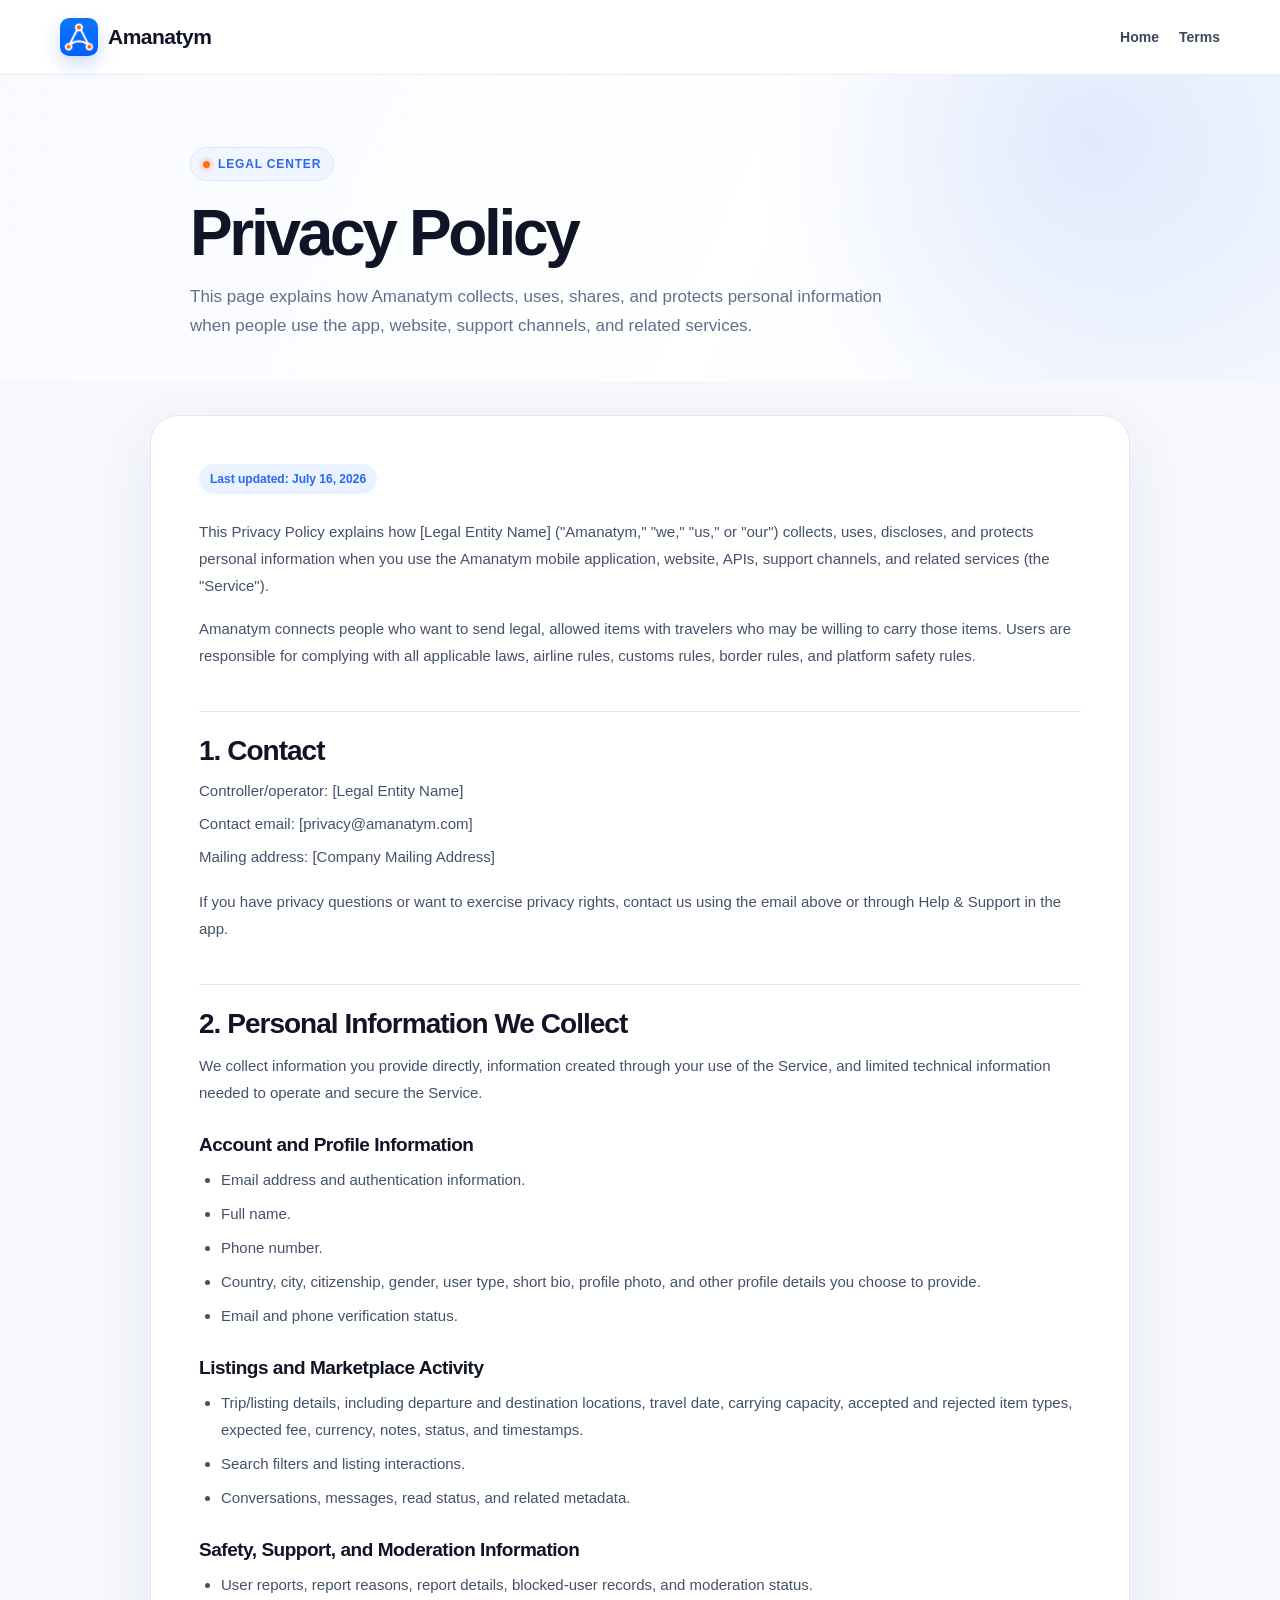
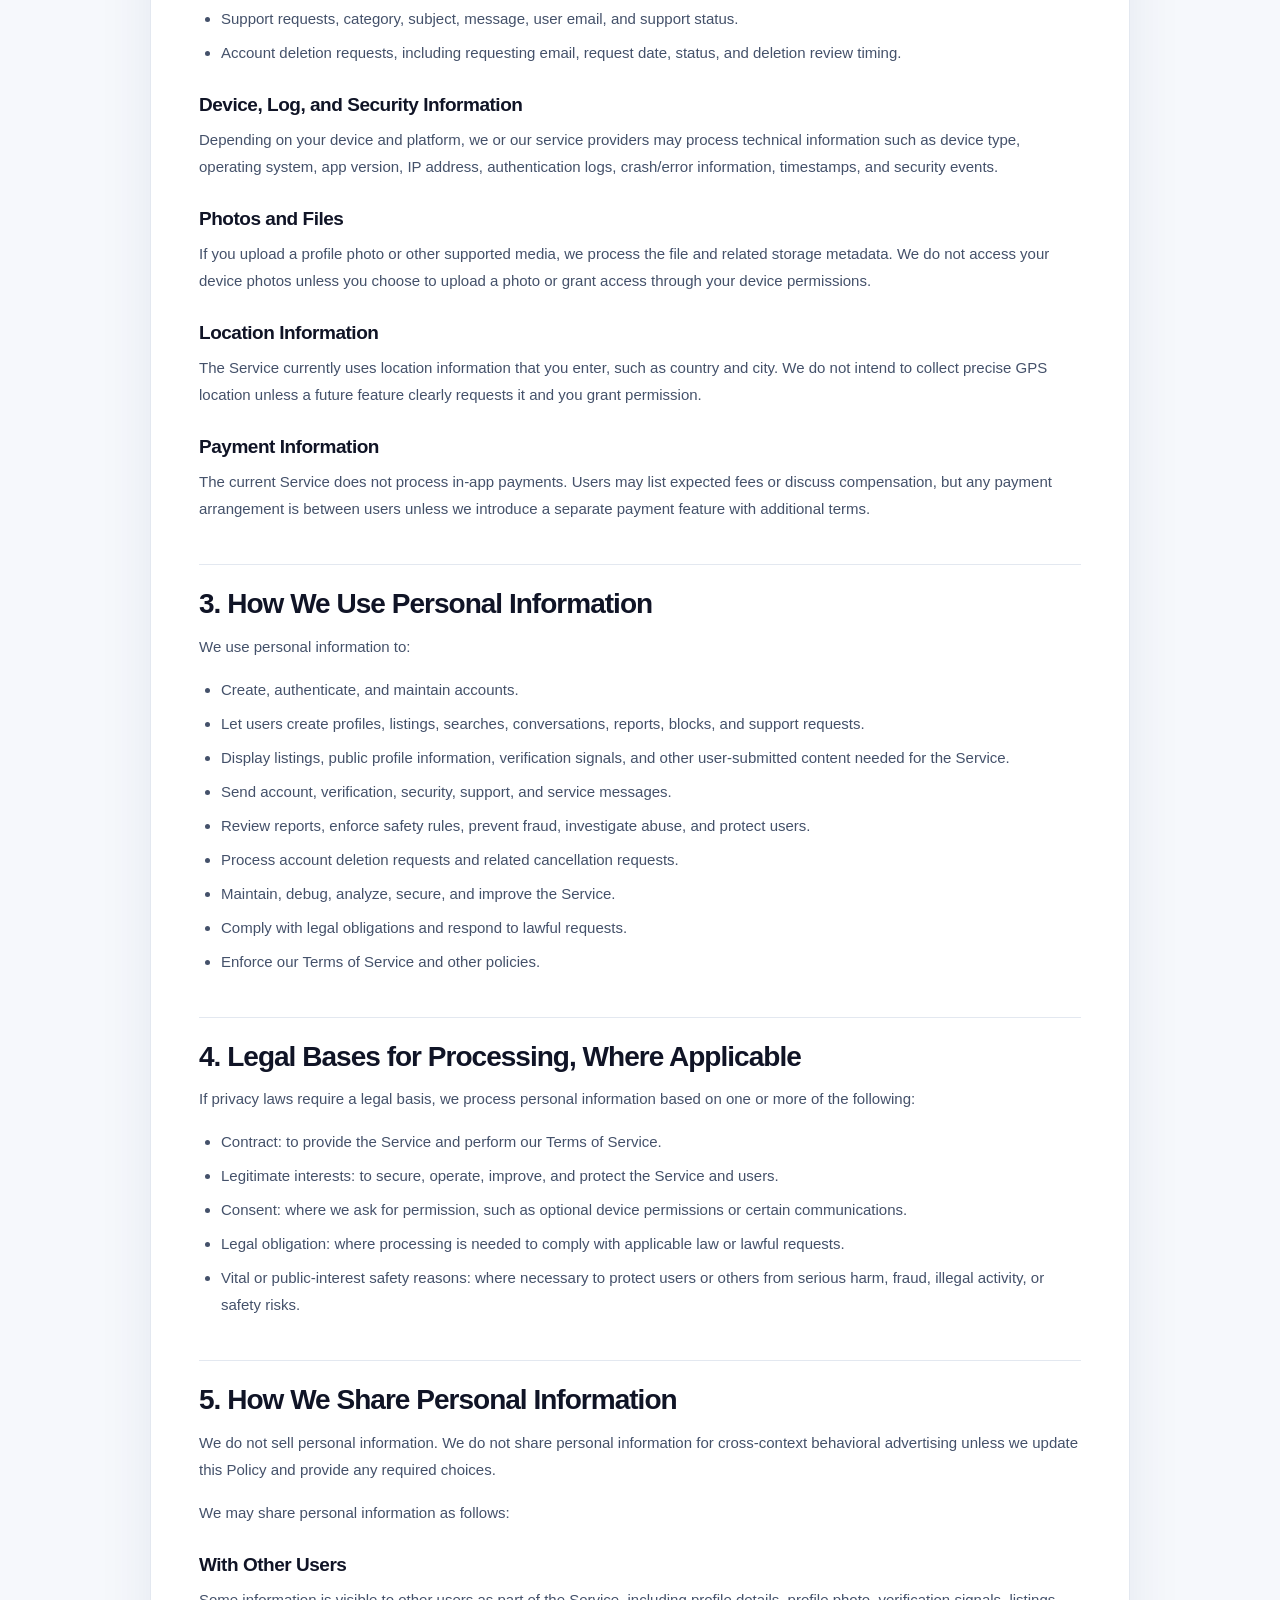
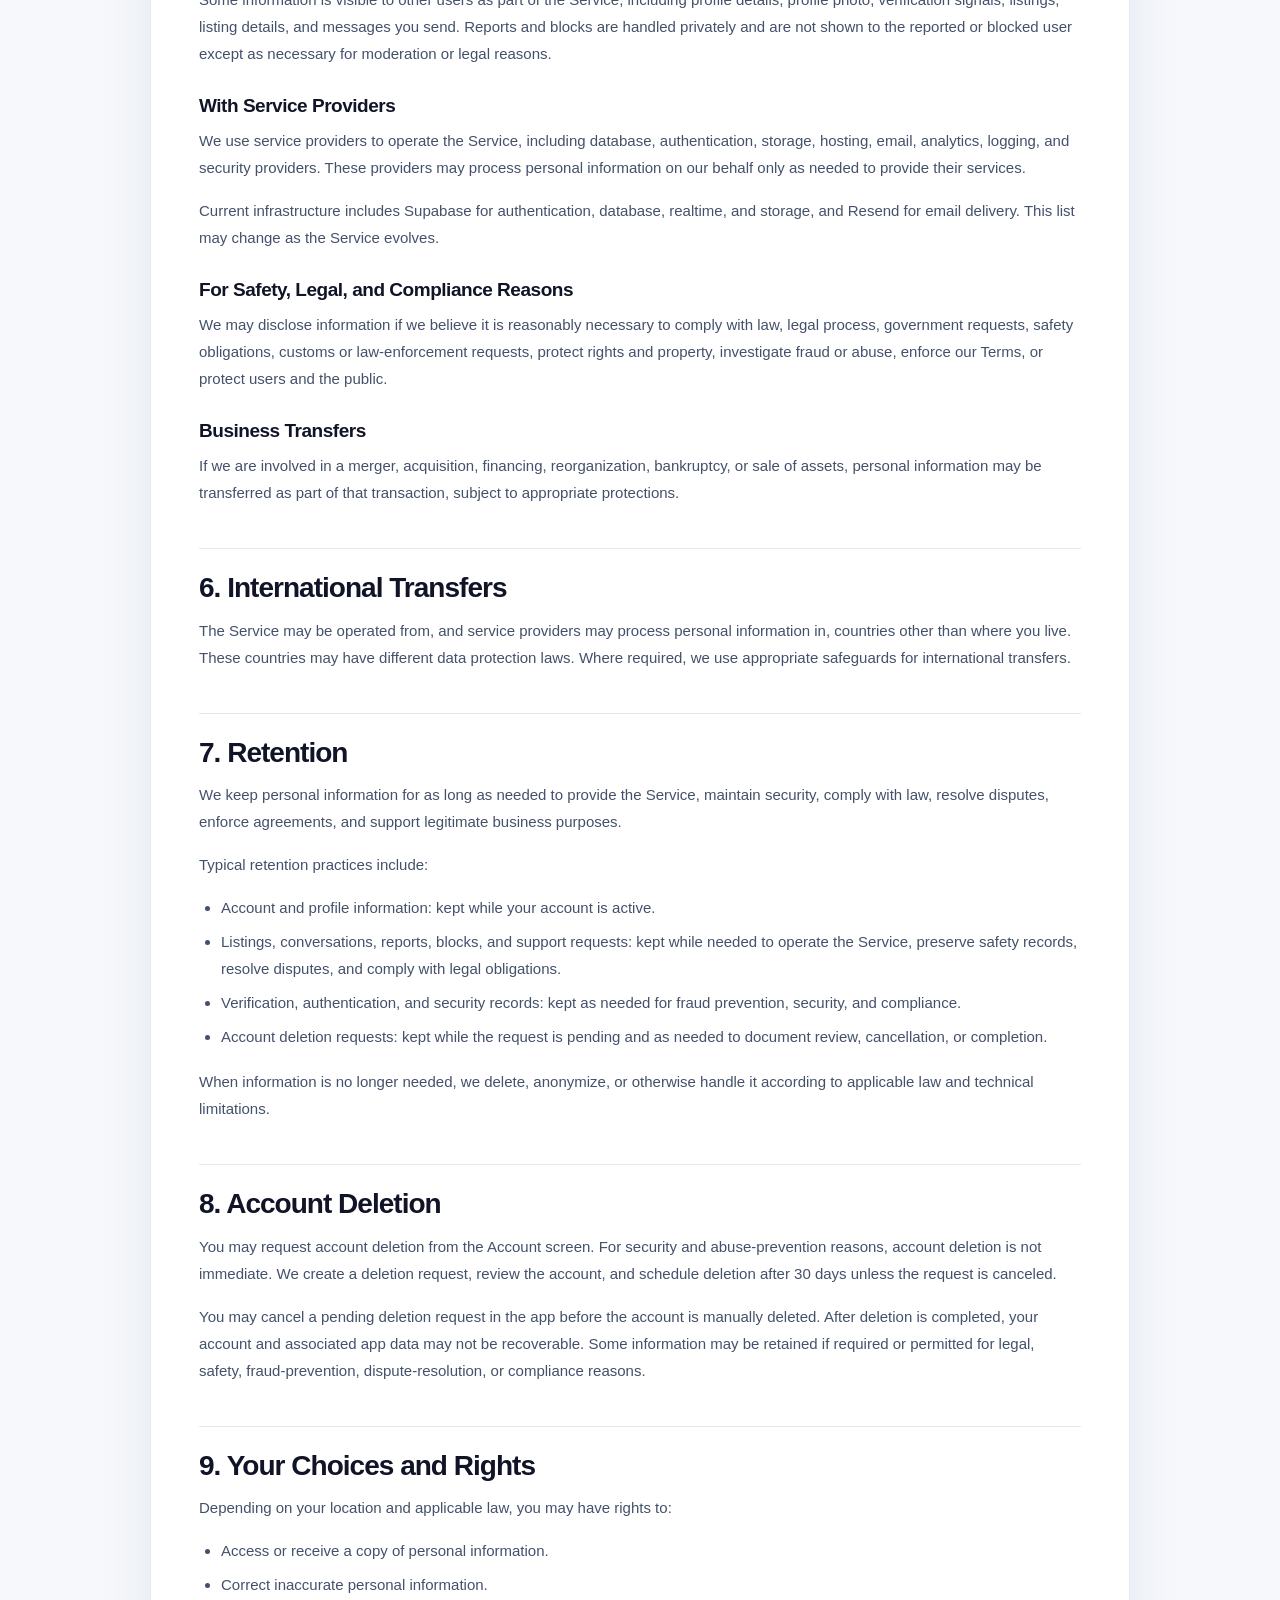
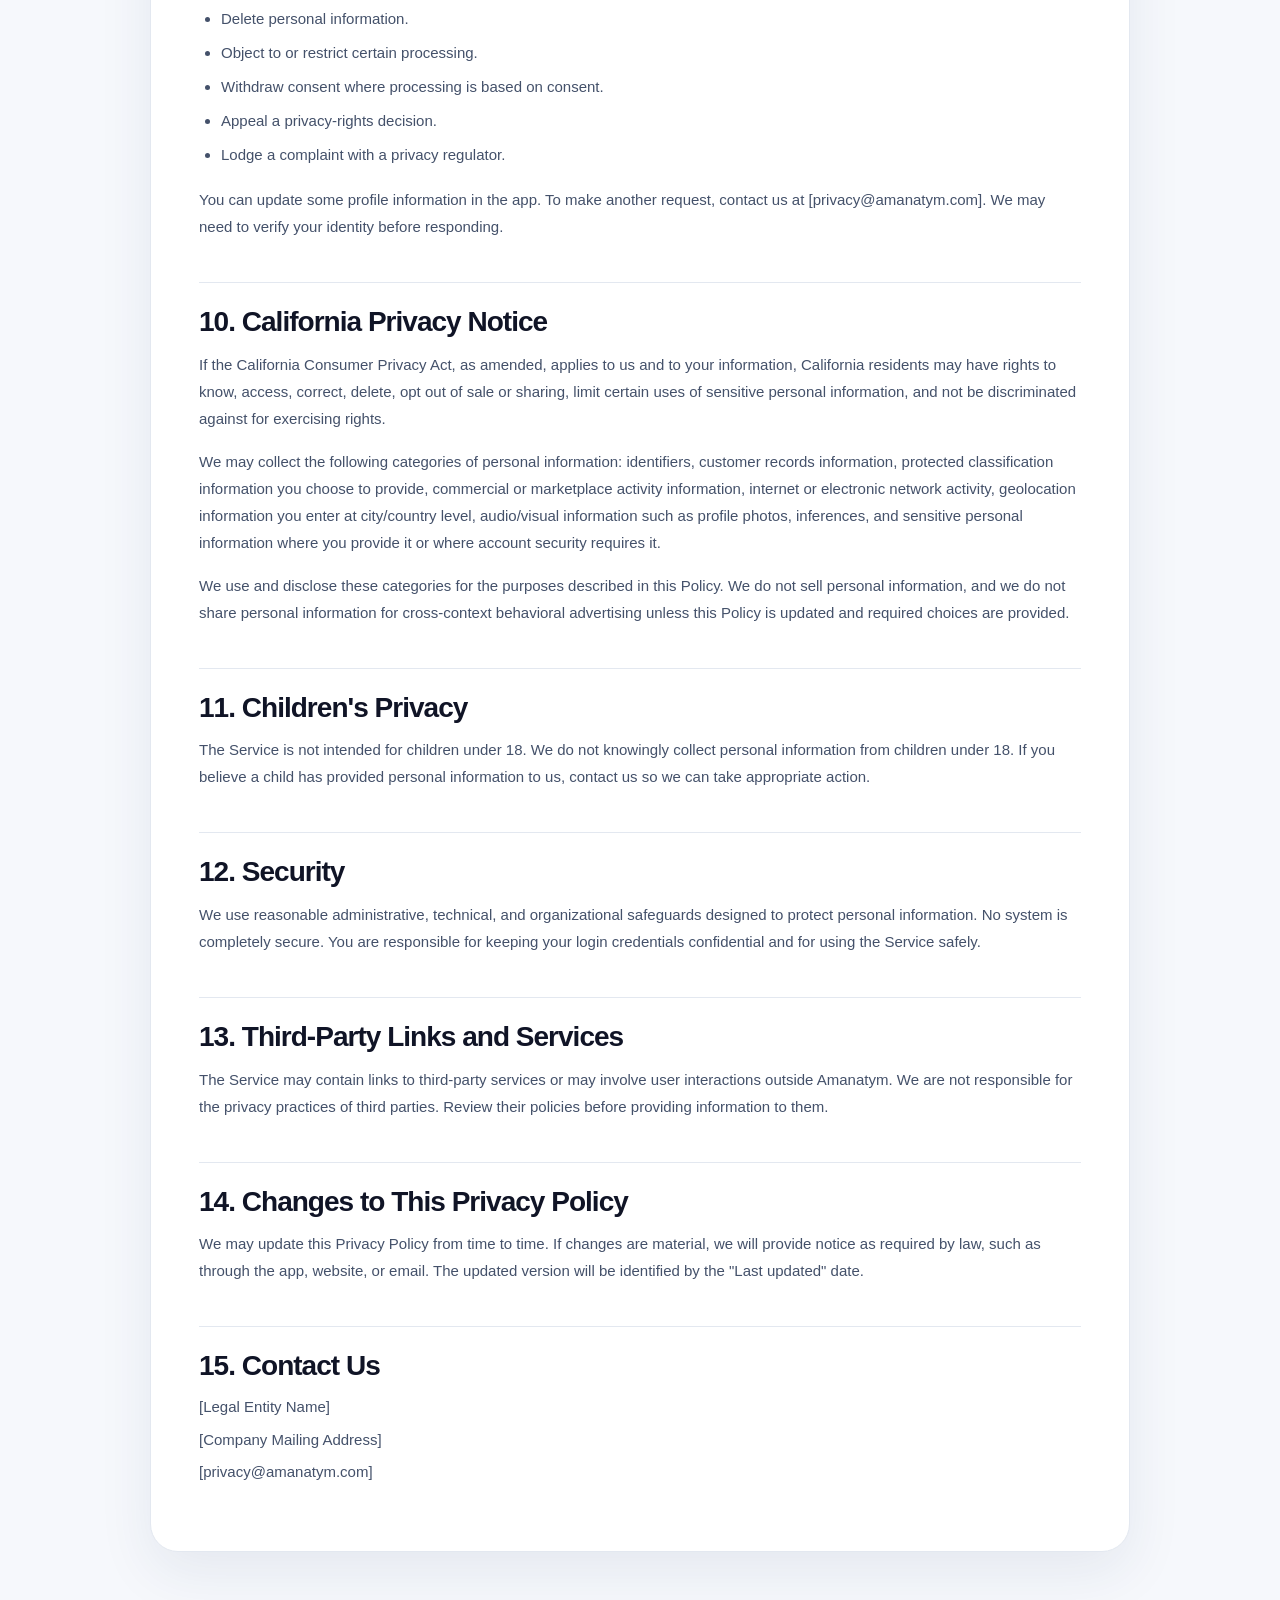
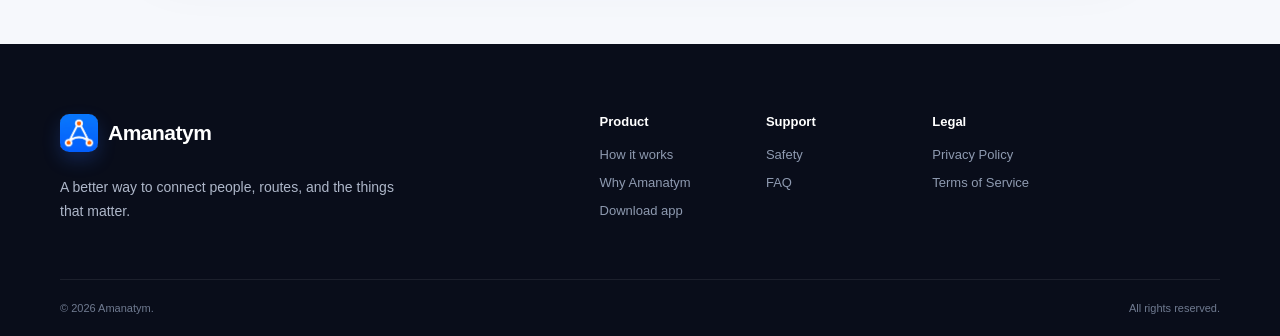
==== commit 270e3fb5: "privacy policy, terms of services pages edited" ====
--- a/privacy-policy.html
+++ b/privacy-policy.html
@@ -24,7 +24,6 @@
         <nav class="legal-nav" aria-label="Legal navigation">
           <a href="index.html">Home</a>
           <a href="terms-of-service.html">Terms</a>
-          <a class="button button-small button-primary" href="index.html#download">Download app</a>
         </nav>
       </div>
     </header>
@@ -40,52 +39,12 @@
               information when people use the app, website, support channels, and related services.
             </p>
           </div>
-          <aside class="legal-meta-card" aria-label="Document summary">
-            <span>Document</span>
-            <strong>Privacy Policy</strong>
-            <span>Last updated</span>
-            <strong>July 16, 2026</strong>
-            <div class="legal-actions">
-              <a class="button button-primary" href="terms-of-service.html">View Terms of Service</a>
-              <a class="button button-ghost" href="index.html">Back to homepage</a>
-            </div>
-          </aside>
         </div>
       </section>
 
       <div class="container legal-layout">
-        <aside class="legal-sidebar" aria-label="Legal page sidebar">
-          <div class="legal-card">
-            <h2>Legal documents</h2>
-            <a class="active" href="privacy-policy.html">Privacy Policy</a>
-            <a href="terms-of-service.html">Terms of Service</a>
-          </div>
-          <div class="legal-card">
-            <h3>Use in the app</h3>
-            <p>
-              Link this page from onboarding, sign up, Profile, Help &amp; Support, and any place
-              where users manage privacy choices.
-            </p>
-          </div>
-          <div class="legal-card">
-            <h3>Before publishing</h3>
-            <ul>
-              <li>Replace bracketed placeholders.</li>
-              <li>Confirm your actual data practices.</li>
-              <li>Have counsel review the final text.</li>
-            </ul>
-          </div>
-        </aside>
-
         <article class="legal-document">
           <span class="legal-updated">Last updated: July 16, 2026</span>
-
-          <blockquote>
-            <p>
-              Draft notice for publication. Replace bracketed placeholders, confirm your actual data
-              practices, and have counsel review before release.
-            </p>
-          </blockquote>
 
           <p>
             This Privacy Policy explains how [Legal Entity Name] ("Amanatym," "we," "us," or
--- a/styles.css
+++ b/styles.css
@@ -1506,10 +1506,7 @@
 .legal-hero-grid {
   position: relative;
   z-index: 1;
-  display: grid;
-  align-items: center;
-  grid-template-columns: minmax(0, 1fr) 310px;
-  gap: 48px;
+  width: min(900px, calc(100% - 40px));
 }
 
 .legal-badge {
@@ -1552,103 +1549,10 @@
   line-height: 1.7;
 }
 
-.legal-meta-card {
-  padding: 24px;
-  border: 1px solid var(--line);
-  border-radius: var(--radius);
-  background: rgba(255, 255, 255, 0.88);
-  box-shadow: 0 22px 54px rgba(23, 45, 91, 0.12);
-  backdrop-filter: blur(14px);
-}
-
-.legal-meta-card span {
+.legal-layout {
   display: block;
-  color: #7a879b;
-  font-size: 11px;
-  font-weight: 800;
-  letter-spacing: 0.08em;
-  text-transform: uppercase;
-}
-
-.legal-meta-card strong {
-  display: block;
-  margin: 8px 0 18px;
-  color: var(--ink);
-  font-size: 20px;
-  letter-spacing: -0.03em;
-}
-
-.legal-actions {
-  display: grid;
-  gap: 10px;
-}
-
-.legal-actions .button {
-  min-height: 44px;
-  padding: 0 15px;
-  font-size: 13px;
-}
-
-.legal-layout {
-  display: grid;
-  align-items: start;
-  grid-template-columns: 290px minmax(0, 1fr);
-  gap: 32px;
+  width: min(980px, calc(100% - 40px));
   padding: 34px 0 92px;
-}
-
-.legal-sidebar {
-  position: sticky;
-  top: 108px;
-  display: grid;
-  gap: 16px;
-}
-
-.legal-card {
-  padding: 20px;
-  border: 1px solid var(--line);
-  border-radius: 20px;
-  background: white;
-  box-shadow: 0 14px 38px rgba(28, 47, 83, 0.06);
-}
-
-.legal-card h2,
-.legal-card h3 {
-  margin: 0 0 12px;
-  font-size: 16px;
-  letter-spacing: -0.02em;
-}
-
-.legal-card p,
-.legal-card li {
-  color: var(--muted);
-  font-size: 13px;
-  line-height: 1.65;
-}
-
-.legal-card p:last-child,
-.legal-card ul:last-child {
-  margin-bottom: 0;
-}
-
-.legal-card ul {
-  margin: 0;
-  padding-left: 18px;
-}
-
-.legal-card a {
-  display: block;
-  padding: 11px 12px;
-  border-radius: 12px;
-  color: #3f4b61;
-  font-size: 13px;
-  font-weight: 700;
-}
-
-.legal-card a:hover,
-.legal-card a.active {
-  color: var(--blue);
-  background: var(--blue-soft);
 }
 
 .legal-document {
@@ -1698,25 +1602,6 @@
 
 .legal-document li + li {
   margin-top: 7px;
-}
-
-.legal-document blockquote,
-.legal-alert {
-  margin: 0 0 26px;
-  padding: 16px 18px;
-  border: 1px solid #ffe0cc;
-  border-left: 4px solid var(--orange);
-  border-radius: 16px;
-  color: #8a4a16;
-  background: #fff8f3;
-}
-
-.legal-document blockquote p,
-.legal-alert p {
-  margin: 0;
-  color: #8a4a16;
-  font-size: 14px;
-  line-height: 1.65;
 }
 
 .legal-updated {
@@ -1958,9 +1843,7 @@
   .hero-grid,
   .product-grid,
   .faq-grid,
-  .download-grid,
-  .legal-hero-grid,
-  .legal-layout {
+  .download-grid {
     grid-template-columns: 1fr;
   }
 
@@ -2066,14 +1949,6 @@
     padding-top: 48px;
   }
 
-  .legal-meta-card {
-    max-width: 520px;
-  }
-
-  .legal-sidebar {
-    position: static;
-    grid-template-columns: repeat(2, minmax(0, 1fr));
-  }
 }
 
 @media (max-width: 680px) {
@@ -2117,11 +1992,6 @@
 
   .legal-nav a:not(.button) {
     font-size: 13px;
-  }
-
-  .legal-nav .button {
-    min-height: 38px;
-    padding: 0 13px;
   }
 
   .language-globe {
@@ -2373,10 +2243,6 @@
     padding: 24px 0 64px;
   }
 
-  .legal-sidebar {
-    grid-template-columns: 1fr;
-  }
-
   .legal-document {
     padding: 28px 22px;
     border-radius: 22px;
